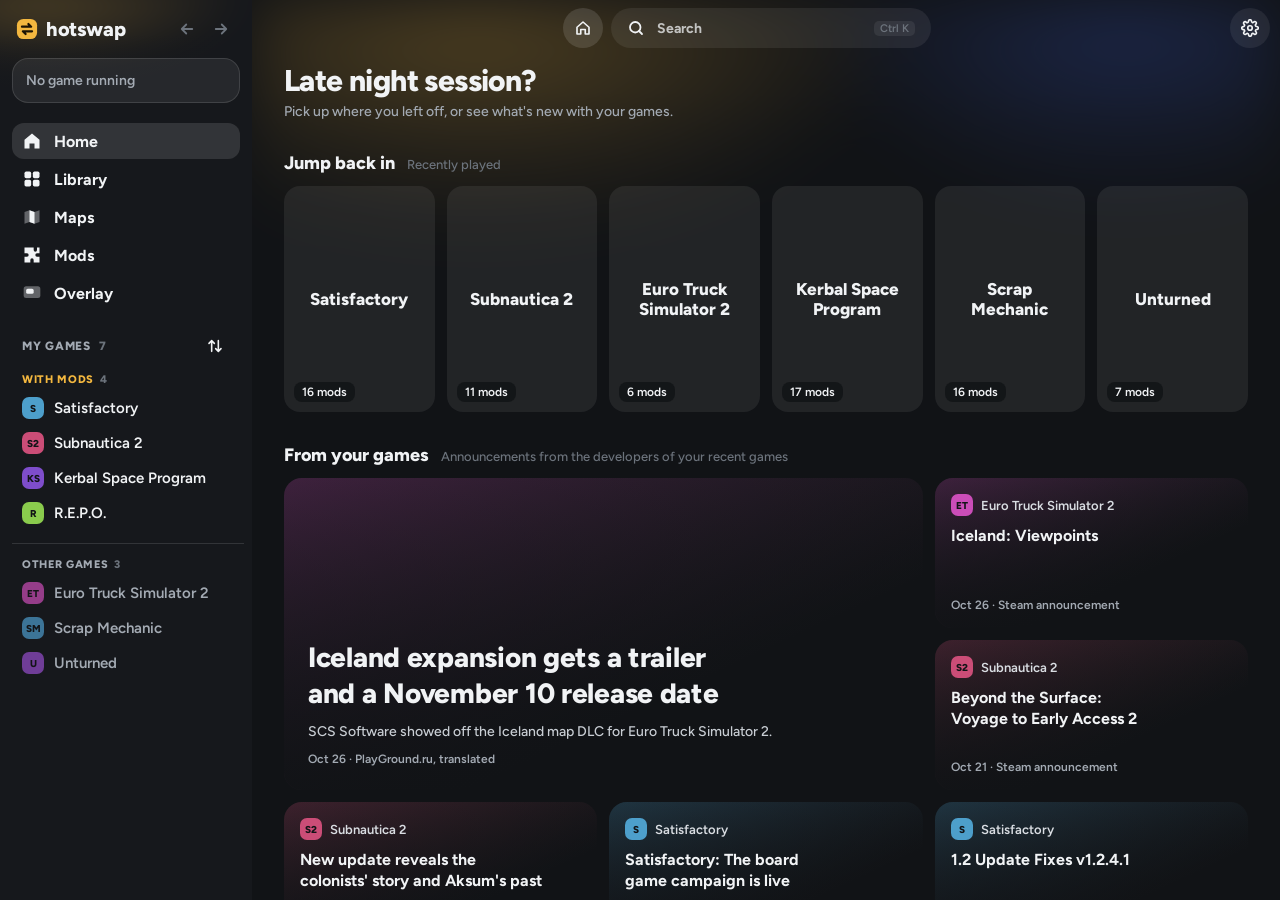
==== ui/index.html @ 9d774ccf "Split main.rs (overlay, Maps, Mods and Discord commands) and app.js (pages, in-game overlay, Discord" ====
<!doctype html>
<html lang="en">
<head>
  <meta charset="utf-8">
  <meta name="viewport" content="width=device-width, initial-scale=1">
  <title>HotSwap</title>
  <link rel="stylesheet" href="styles.css">
</head>
<body>
<div class="app">
  <aside class="sidebar">
    <div class="side-top">
      <div class="bgart" id="sideArt"></div>
      <div class="brandrow" data-tauri-drag-region>
        <div class="brand" data-tauri-drag-region>
          <svg width="22" height="22" viewBox="0 0 24 24" aria-hidden="true"><rect x="1" y="1" width="22" height="22" rx="7" fill="var(--accent)"/><path d="M6.5 9.5h10l-3-3M17.5 14.5h-10l3 3" fill="none" stroke="var(--accent-ink)" stroke-width="2.4" stroke-linecap="round" stroke-linejoin="round"/></svg>hotswap</div>
        <button class="ghost" id="backBtn" aria-label="Back" disabled><svg width="18" height="18" viewBox="0 0 24 24" fill="none" stroke="currentColor" stroke-width="2.4" stroke-linecap="round" stroke-linejoin="round"><path d="M19 12H5M11 6l-6 6 6 6"/></svg></button>
        <button class="ghost" id="fwdBtn" aria-label="Forward" disabled><svg width="18" height="18" viewBox="0 0 24 24" fill="none" stroke="currentColor" stroke-width="2.4" stroke-linecap="round" stroke-linejoin="round"><path d="M5 12h14M13 6l6 6-6 6"/></svg></button>
      </div>
      <div id="nowCard"></div>
    </div>
    <nav class="mainnav">
      <button data-view="home"><svg width="20" height="20" viewBox="0 0 24 24" fill="currentColor"><path d="M3 10.5L12 3l9 7.5V21h-6v-6H9v6H3z"/></svg>Home</button>
      <button data-view="library"><svg width="20" height="20" viewBox="0 0 24 24" fill="currentColor"><rect x="3" y="3" width="8" height="8" rx="2"/><rect x="13" y="3" width="8" height="8" rx="2"/><rect x="3" y="13" width="8" height="8" rx="2"/><rect x="13" y="13" width="8" height="8" rx="2"/></svg>Library</button>
      <button data-view="maps"><svg width="20" height="20" viewBox="0 0 24 24" fill="currentColor"><path d="M3 6l6-2 6 2 6-2v14l-6 2-6-2-6 2z" opacity=".35"/><path d="M9 4v14l6 2V6z"/></svg>Maps</button>
      <button data-view="mods"><svg width="20" height="20" viewBox="0 0 24 24" fill="currentColor"><path d="M10 3h4v3a2 2 0 1 0 4 0V3h3v7h-3a2 2 0 1 0 0 4h3v7h-7v-3a2 2 0 1 0-4 0v3H3v-7h3a2 2 0 1 0 0-4H3V3z"/></svg>Mods</button>
      <button data-view="overlay"><svg width="20" height="20" viewBox="0 0 24 24" fill="currentColor"><rect x="2" y="4" width="20" height="14" rx="3" opacity=".35"/><rect x="5" y="7" width="9" height="6" rx="2"/></svg>Overlay</button>
    </nav>
    <div class="side-label">
      My games <span class="n" id="gameCount"></span>
      <button class="ghost" id="sortBtn" aria-label="Sort games" title="Sort games"><svg width="16" height="16" viewBox="0 0 24 24" fill="none" stroke="currentColor" stroke-width="2.4" stroke-linecap="round" stroke-linejoin="round"><path d="M7 4v16M3 8l4-4 4 4M17 20V4M13 16l4 4 4-4"/></svg></button>
    </div>
    <div class="games" id="games"></div>
  </aside>

  <main class="main" id="main">
    <div class="ambient"><div class="layer glow" id="ambGlow"></div><div class="layer" id="ambArt"></div></div>
    <header class="topbar" data-tauri-drag-region>
      <div class="spacer" data-tauri-drag-region></div>
      <button class="home" data-view="home" aria-label="Home"><svg width="18" height="18" viewBox="0 0 24 24" fill="none" stroke="currentColor" stroke-width="2.2" stroke-linejoin="round"><path d="M4 11l8-7 8 7v9h-5v-6H9v6H4z"/></svg></button>
      <label class="search">
        <svg width="18" height="18" viewBox="0 0 24 24" fill="none" stroke="currentColor" stroke-width="2.4" stroke-linecap="round"><circle cx="11" cy="11" r="7"/><path d="M20 20l-4-4"/></svg>
        <input id="search" type="search" placeholder="Search" autocomplete="off" spellcheck="false">
        <kbd>Ctrl K</kbd>
      </label>
      <div class="spacer" data-tauri-drag-region></div>
      <div class="tb-right" data-tauri-drag-region>
        <button class="update-pill" id="updatePill" hidden></button>
        <button class="home tb-settings" data-view="settings" aria-label="Settings" title="Settings"><svg width="18" height="18" viewBox="0 0 24 24" fill="none" stroke="currentColor" stroke-width="2.2" stroke-linecap="round" stroke-linejoin="round"><circle cx="12" cy="12" r="3"/><path d="M19.4 15a1.7 1.7 0 0 0 .3 1.8l.1.1a2 2 0 1 1-2.8 2.8l-.1-.1a1.7 1.7 0 0 0-1.8-.3 1.7 1.7 0 0 0-1 1.5V21a2 2 0 1 1-4 0v-.1a1.7 1.7 0 0 0-1.1-1.5 1.7 1.7 0 0 0-1.8.3l-.1.1a2 2 0 1 1-2.8-2.8l.1-.1a1.7 1.7 0 0 0 .3-1.8 1.7 1.7 0 0 0-1.5-1H3a2 2 0 1 1 0-4h.1a1.7 1.7 0 0 0 1.5-1.1 1.7 1.7 0 0 0-.3-1.8l-.1-.1a2 2 0 1 1 2.8-2.8l.1.1a1.7 1.7 0 0 0 1.8.3H9a1.7 1.7 0 0 0 1-1.5V3a2 2 0 1 1 4 0v.1a1.7 1.7 0 0 0 1 1.5 1.7 1.7 0 0 0 1.8-.3l.1-.1a2 2 0 1 1 2.8 2.8l-.1.1a1.7 1.7 0 0 0-.3 1.8V9a1.7 1.7 0 0 0 1.5 1H21a2 2 0 1 1 0 4h-.1a1.7 1.7 0 0 0-1.5 1z"/></svg></button>
        <div class="winctl" id="winctl">
          <button id="winMini" aria-label="Mini mode" title="Mini mode: a small window that stays on top"><svg width="12" height="12" viewBox="0 0 12 12" fill="none" stroke="currentColor"><rect x=".5" y=".5" width="11" height="11" rx="1"/><rect x="6" y="6" width="4.5" height="4.5" fill="currentColor" stroke="none"/></svg></button>
          <button id="winMin" aria-label="Minimize"><svg width="10" height="10" viewBox="0 0 10 10"><path d="M0 5h10" stroke="currentColor"/></svg></button>
          <button id="winMax" aria-label="Maximize"><svg width="10" height="10" viewBox="0 0 10 10"><rect x=".5" y=".5" width="9" height="9" fill="none" stroke="currentColor"/></svg></button>
          <button id="winClose" class="close" aria-label="Close"><svg width="10" height="10" viewBox="0 0 10 10"><path d="M0 0l10 10M10 0L0 10" stroke="currentColor"/></svg></button>
        </div>
      </div>
    </header>

    <section class="view" id="homeView"><div class="scroll"><div class="home-view" id="homeBody"></div></div></section>
    <section class="view" id="libView"><div class="scroll"><div class="lib-view" id="libBody"></div></div></section>
    <section class="view" id="modsView"><div class="scroll"><div class="lib-view" id="modsBody"></div></div></section>
    <section class="view" id="mapsView"><div class="scroll"><div class="lib-view" id="mapsBody"></div></div></section>
    <section class="view" id="ovView"><div class="scroll"><div class="set-view" id="ovBody"></div></div></section>
    <section class="view" id="setView"><div class="scroll"><div class="set-view" id="setBody"></div></div></section>
    <section class="view" id="gameView">
      <div class="gamehead" id="gamehead"></div>
      <div class="chips" id="chips"></div>
      <div class="content" id="content">
        <div class="mods" id="mods"></div>
        <aside class="panel">
          <div class="card" id="activeCard">
            <h2>Active mods <button id="resetAll">Reset all</button></h2>
            <div class="status" id="status"></div>
            <ul class="active-list" id="activeList"></ul>
          </div>
          <div class="card" id="sessionsCard">
            <h2>Sessions</h2>
            <div class="meta-line" id="sessionsMeta"></div>
            <ul class="active-list" id="sessions"></ul>
          </div>
          <div class="card" id="activityCard">
            <h2>Activity</h2>
            <ul class="log" id="log"></ul>
          </div>
          <div class="card" id="notesCard">
            <h2>Notes</h2>
            <textarea id="notes" placeholder="Seeds, save slots, reminders…"></textarea>
          </div>
        </aside>
      </div>
    </section>
  </main>
</div>
<div class="palette" id="palette" hidden>
  <div class="pal-box" role="dialog" aria-label="Go to">
    <div class="pal-search">
      <svg width="18" height="18" viewBox="0 0 24 24" fill="none" stroke="currentColor" stroke-width="2.4" stroke-linecap="round"><circle cx="11" cy="11" r="7"/><path d="M20 20l-4-4"/></svg>
      <input id="palInput" placeholder="Go to a game, page, mod or action" autocomplete="off" spellcheck="false">
      <kbd>Esc</kbd>
    </div>
    <div class="pal-list" id="palList" role="listbox"></div>
  </div>
</div>
<div class="minibox" id="mini"></div>
<div class="palette" id="whatsNew" hidden>
  <div class="pal-box wn-box" role="dialog" aria-labelledby="wnTitle">
    <div class="wn-head"><h2 id="wnTitle">What's new</h2><button class="ghost" id="wnClose" aria-label="Close"><svg width="14" height="14" viewBox="0 0 24 24" fill="none" stroke="currentColor" stroke-width="2.6" stroke-linecap="round"><path d="M6 6l12 12M18 6L6 18"/></svg></button></div>
    <div class="wn-body" id="wnBody"></div>
    <div class="wn-foot"><a class="btn" id="wnLink" href="#" target="_blank" rel="noopener">See it on GitHub</a></div>
  </div>
</div>
<div class="toast" id="toast" role="status" aria-live="polite"></div>
<script src="data.js"></script>
<script src="app.js"></script>
<script src="icons.js"></script>
<script src="pages.js"></script>
<script src="ingame.js"></script>
<script src="discord.js"></script>
<script src="session.js"></script>
<script src="updates.js"></script>
<script src="hotkeys.js"></script>
<script src="extras.js"></script>
<script src="palette.js"></script>
<script src="events.js"></script>
<script src="boot.js"></script>
</body>
</html>
---- ui/styles.css ----
/* Layout: frameless window. Full-height sidebar holds the brand; the main column has a drag-region top bar
   (search + window controls) floating over a blurred backdrop taken from the game's own Steam hero art. */
@font-face { font-family: "Figtree"; src: url("fonts/Figtree.ttf") format("truetype"); font-weight: 300 900; font-display: swap; }

:root {
  color-scheme: dark;
  --bg: #111316;
  --side: #16181c;
  --surface: rgba(17, 19, 22, .72);
  --glass: rgba(255, 255, 255, .07);
  --glass-2: rgba(255, 255, 255, .12);
  --glass-3: rgba(255, 255, 255, .18);
  --well: rgba(0, 0, 0, .32);
  --fg: #f1f3f5;
  --soft: #d9dde2;
  --muted: #a3aab3;
  --dim: #6c737c;
  --accent: #f3b73f;
  --accent-ink: #1d1404;
  --pill: #f4f5f7;
  --pill-ink: #121417;
  --danger: #e5484d;
  --font: "Figtree", "Segoe UI Variable", "Segoe UI", system-ui, sans-serif;
  --ease: cubic-bezier(.2, .7, .2, 1);
}
* { box-sizing: border-box; }
[hidden] { display: none !important; }
html, body { height: 100%; margin: 0; }
body { background: var(--bg); color: var(--fg); font-family: var(--font); font-size: 14px; font-weight: 600; overflow: hidden; -webkit-font-smoothing: antialiased; user-select: none; }
button, input, textarea, select { font: inherit; color: inherit; }
button { cursor: pointer; }
input, textarea { user-select: text; }
a { color: inherit; }
svg { flex: none; }
img { display: block; }
:focus-visible { outline: 2px solid var(--accent); outline-offset: 2px; }
::-webkit-scrollbar { width: 10px; height: 10px; }
::-webkit-scrollbar-thumb { background: rgba(255, 255, 255, .12); border-radius: 10px; border: 3px solid transparent; background-clip: padding-box; }
::-webkit-scrollbar-thumb:hover { background-color: rgba(255, 255, 255, .22); }
::-webkit-scrollbar-track { background: transparent; }
@media (prefers-reduced-motion: reduce) { * { transition: none !important; animation: none !important; } }

.app { height: 100%; display: grid; grid-template-columns: 252px minmax(0, 1fr); }

/* ---------- Sidebar ---------- */
.sidebar { background: var(--side); display: flex; flex-direction: column; min-height: 0; overflow: hidden; }
.side-top, .mainnav, .side-label, .side-foot { flex: none; }
.side-top { position: relative; padding: 12px 12px 12px; display: flex; flex-direction: column; gap: 12px; overflow: hidden; }
.side-top .bgart { position: absolute; inset: 0; background-size: cover; background-position: center; opacity: .28; filter: blur(20px) saturate(1.3); transform: scale(1.3); pointer-events: none; transition: opacity .4s; }
.side-top .bgart.accent { background: radial-gradient(90% 80% at 25% 0%, var(--accent), transparent 70%); opacity: .3; filter: blur(16px); }
.side-top::after { content: ""; position: absolute; inset: 0; background: linear-gradient(180deg, transparent 30%, var(--side)); pointer-events: none; }
.side-top > :not(.bgart) { position: relative; z-index: 1; }
.brandrow { display: flex; align-items: center; gap: 4px; height: 34px; padding: 0 4px; }
.brand { display: flex; align-items: center; gap: 8px; font-weight: 800; font-size: 20px; letter-spacing: -.02em; margin-right: auto; }
.ghost { width: 30px; height: 30px; display: grid; place-items: center; border: 0; border-radius: 10px; background: transparent; color: var(--fg); transition: background .15s; }
.ghost:hover { background: var(--glass); }
.ghost[disabled] { color: var(--dim); cursor: default; background: transparent; }

.now { border-radius: 16px; padding: 8px 8px 8px 10px; background: var(--glass); box-shadow: inset 0 0 0 2px var(--accent); display: flex; align-items: center; gap: 10px; }
.now.idle { box-shadow: inset 0 0 0 1px var(--glass-2); color: var(--muted); padding: 14px; font-weight: 600; }
.now .name { flex: 1; min-width: 0; white-space: nowrap; overflow: hidden; text-overflow: ellipsis; font-weight: 700; }
.circle { width: 32px; height: 32px; border-radius: 50%; border: 0; display: grid; place-items: center; background: var(--glass-2); color: var(--fg); transition: background .15s; }
.circle:hover { background: var(--glass-3); }
.circle.stop { background: var(--pill); color: var(--pill-ink); }
.subnav { display: flex; flex-direction: column; gap: 2px; }
.subnav button { display: flex; align-items: center; gap: 10px; padding: 7px 10px; border: 0; border-radius: 12px; background: transparent; color: var(--muted); text-align: left; transition: background .15s, color .15s; }
.subnav button:hover { color: var(--fg); background: var(--glass); }
.subnav button.on { background: var(--glass-2); color: var(--fg); }

.mainnav { display: flex; flex-direction: column; gap: 2px; padding: 8px 12px; }
.mainnav button { display: flex; align-items: center; gap: 12px; padding: 8px 10px; border: 0; border-radius: 12px; background: transparent; font-size: 16px; font-weight: 700; text-align: left; transition: background .15s; }
.mainnav button:hover { background: var(--glass); }
.mainnav button.on { background: var(--glass-2); }

.side-label { display: flex; align-items: center; gap: 8px; padding: 12px 22px 6px; font-size: 12px; font-weight: 800; letter-spacing: .06em; text-transform: uppercase; color: var(--muted); }
.side-label .n { color: var(--dim); }
.side-label button { margin-left: auto; }
.games { display: flex; flex-direction: column; gap: 1px; padding: 0 8px 12px 12px; flex: 1; min-height: 0; overflow-y: auto; }
.gamebtn { display: flex; align-items: center; gap: 10px; width: 100%; padding: 6px 10px; border: 0; border-radius: 12px; background: transparent; text-align: left; font-size: 15px; transition: background .15s; }
.gamebtn:hover { background: var(--glass); }
.gamebtn.on { background: var(--glass-2); }
.gamebtn .name { flex: 1; min-width: 0; white-space: nowrap; overflow: hidden; text-overflow: ellipsis; }
.soft-head { display: flex; align-items: center; gap: 8px; width: 100%; margin-top: 10px; padding: 8px 10px; border: 0; border-radius: 10px; background: transparent; color: var(--muted); font-size: 12px; font-weight: 800; letter-spacing: .06em; text-transform: uppercase; text-align: left; }
.soft-head:hover { color: var(--fg); background: var(--glass); }
.soft-head .n { color: var(--dim); }
.soft-head .chev { margin-left: auto; transition: transform .2s var(--ease); }
.soft-head[aria-expanded="false"] .chev { transform: rotate(-90deg); }
.count { font-size: 12px; font-weight: 800; color: var(--accent-ink); background: var(--accent); border-radius: 6px; padding: 1px 6px; font-variant-numeric: tabular-nums; }
.side-foot { padding: 8px 12px 12px; border-top: 1px solid rgba(255, 255, 255, .05); }

/* Game tiles: Steam icon when available, otherwise a lettered squircle. */
.tile { width: 22px; height: 22px; border-radius: 7px; display: grid; place-items: center; font-weight: 800; font-size: 10px; color: #111316; position: relative; flex: none; overflow: visible; }
.tile img { width: 100%; height: 100%; border-radius: inherit; object-fit: cover; }
.tile.md { width: 28px; height: 28px; border-radius: 9px; font-size: 11px; }
.tile.run::after { content: ""; position: absolute; left: -3px; bottom: -3px; width: 8px; height: 8px; border-radius: 50%; background: var(--accent); box-shadow: 0 0 0 2px var(--side); }

/* ---------- Main ---------- */
.main { position: relative; display: flex; flex-direction: column; min-width: 0; min-height: 0; overflow: hidden; }
.ambient { position: absolute; inset: 0 0 auto; height: 460px; pointer-events: none; overflow: hidden; }
.ambient .layer { position: absolute; inset: 0; opacity: 0; transition: opacity .5s var(--ease); background-size: cover; background-position: center 30%;
  -webkit-mask-image: linear-gradient(180deg, #000 20%, transparent 100%); mask-image: linear-gradient(180deg, #000 20%, transparent 100%); }
.ambient .layer.show { opacity: .5; }
.ambient .layer.glow { background: radial-gradient(60% 80% at 22% 0%, var(--accent), transparent 70%), radial-gradient(45% 70% at 85% 0%, #3a5bd0, transparent 70%); filter: blur(30px); }
.ambient .layer.glow.show { opacity: .28; }
.main > :not(.ambient) { position: relative; }

.topbar { display: flex; align-items: center; justify-content: center; gap: 8px; height: 56px; padding: 0 0 0 20px; flex: none; }
.topbar .spacer { flex: 1; align-self: stretch; }
.home { width: 40px; height: 40px; border-radius: 50%; border: 0; display: grid; place-items: center; background: var(--glass); transition: background .15s; }
.home:hover, .home.on { background: var(--glass-2); }
.search { width: 320px; display: flex; align-items: center; gap: 10px; height: 40px; padding: 0 16px; border-radius: 999px; background: var(--glass); transition: background .15s, box-shadow .15s; }
.search:focus-within { background: var(--glass-2); box-shadow: inset 0 0 0 1px var(--glass-3); }
.search input { flex: 1; min-width: 0; border: 0; background: transparent; outline: none; font-weight: 700; }
.search input::placeholder { color: var(--fg); opacity: .75; }
.search kbd { font: inherit; font-size: 11px; color: var(--dim); padding: 1px 6px; border-radius: 5px; background: var(--glass); }
.tb-right { display: flex; align-items: center; gap: 4px; align-self: stretch; }
.tb-settings { align-self: center; margin-right: 10px; }
.winctl { display: flex; align-self: flex-start; height: 36px; }
.winctl button { width: 46px; height: 36px; border: 0; background: transparent; display: grid; place-items: center; color: var(--soft); transition: background .1s; }
.winctl button:hover { background: var(--glass-2); }
.winctl button.close:hover { background: #c42b1c; color: #fff; }
.view { flex: 1; min-height: 0; display: flex; flex-direction: column; }
.view[hidden] { display: none; }
.scroll { flex: 1; min-height: 0; overflow-y: auto; }

/* ---------- Game page ---------- */
.gamehead { display: flex; align-items: center; gap: 14px; flex-wrap: wrap; padding: 10px 32px 12px; }
.cover { width: 46px; height: 60px; border-radius: 10px; overflow: hidden; flex: none; box-shadow: 0 8px 20px rgba(0, 0, 0, .45); display: grid; place-items: center; font-weight: 800; font-size: 16px; color: #111316; }
.cover img { width: 100%; height: 100%; object-fit: cover; }
.gamehead h1 { margin: 0; font-size: 26px; font-weight: 800; letter-spacing: -.01em; }
.gh-title { display: flex; align-items: center; gap: 6px; min-width: 0; }
.gh-sub { color: var(--muted); font-size: 13px; font-weight: 600; margin-top: 2px; }
.ac-note { display: inline-flex; align-items: center; gap: 6px; margin-top: 6px; padding: 3px 9px; border-radius: 8px; background: color-mix(in srgb, var(--danger) 18%, transparent); color: #ffb3b5; font-size: 12px; font-weight: 700; }
.gh-title .ghost { width: 28px; height: 28px; }
.gh-title .ghost.on { color: var(--accent); }
.gh-actions { margin-left: auto; display: flex; align-items: center; gap: 10px; }
.roundbtn { width: 44px; height: 44px; border-radius: 50%; border: 0; display: grid; place-items: center; background: var(--glass-2); backdrop-filter: blur(10px); transition: background .15s, color .15s; }
.roundbtn:hover { background: var(--glass-3); }
.roundbtn.on { background: var(--pill); color: var(--pill-ink); }
.play { height: 44px; padding: 0 24px; border-radius: 999px; border: 0; display: inline-flex; align-items: center; gap: 10px; font-size: 19px; font-weight: 700; background: var(--accent); color: var(--accent-ink); transition: transform .1s, filter .15s; }
.play:hover { filter: brightness(1.06); }
.play:active { transform: scale(.97); }
.play.live { background: var(--pill); color: var(--pill-ink); padding-right: 14px; }
.play.live .x { width: 22px; height: 22px; display: grid; place-items: center; border-radius: 50%; font-size: 13px; }
.play.live:hover .x { background: rgba(0, 0, 0, .1); }

.chips { display: flex; gap: 6px; flex-wrap: wrap; padding: 0 32px 14px; }
.chip { height: 36px; padding: 0 14px; border-radius: 12px; border: 0; display: inline-flex; align-items: center; gap: 8px;
  background: linear-gradient(180deg, rgba(255, 255, 255, .13), rgba(255, 255, 255, .07)); box-shadow: inset 0 1px 0 rgba(255, 255, 255, .1);
  color: #c4cad1; font-size: 12px; font-weight: 800; letter-spacing: .05em; text-transform: uppercase; transition: background .15s, color .15s, transform .1s; }
.chip:hover { background: linear-gradient(180deg, rgba(255, 255, 255, .19), rgba(255, 255, 255, .11)); color: var(--fg); }
.chip:active { transform: scale(.97); }
.chip.on { background: var(--accent); color: var(--accent-ink); box-shadow: 0 4px 14px color-mix(in srgb, var(--accent) 30%, transparent); }
.chip .n { color: var(--dim); font-variant-numeric: tabular-nums; }
.chip.on .n { color: var(--accent-ink); opacity: .6; }

.empty-page { min-height: 100%; display: flex; flex-direction: column; align-items: center; justify-content: center; gap: 10px; padding: 40px 32px 96px; text-align: center; }
.empty-page .empty-icon { width: 76px; height: 76px; border-radius: 24px; display: grid; place-items: center; background: linear-gradient(180deg, rgba(255, 255, 255, .13), rgba(255, 255, 255, .06)); color: var(--accent); margin-bottom: 6px; }
.empty-page h1 { margin: 0; font-size: 30px; font-weight: 800; letter-spacing: -.02em; }
.empty-page p { margin: 0; max-width: 380px; color: var(--muted); font-weight: 500; line-height: 1.5; }

.content { flex: 1; min-height: 0; display: grid; grid-template-columns: minmax(0, 1fr) 300px; gap: 20px; padding: 0 32px; }
.content.no-panel { grid-template-columns: minmax(0, 1fr); }
.content.no-panel .panel { display: none; }
.mods, .panel { overflow-y: auto; padding-bottom: 40px; display: flex; flex-direction: column; gap: 12px; min-width: 0; }
.mods { padding-right: 4px; }

.cat { border-radius: 18px; background: var(--surface); backdrop-filter: blur(18px); padding: 6px 0; }
.cat-head { width: 100%; display: flex; align-items: center; gap: 10px; padding: 10px 18px; border: 0; background: transparent; font-size: 15px; font-weight: 700; text-align: left; }
.cat-head .chev { margin-left: auto; color: var(--dim); transition: transform .2s var(--ease); }
.cat.closed .chev { transform: rotate(-90deg); }
.cat.closed .rows { display: none; }
.row { display: grid; grid-template-columns: minmax(150px, 1fr) minmax(0, 230px) 170px; align-items: center; gap: 16px; padding: 7px 18px 7px 22px; border-radius: 12px; margin: 0 6px; transition: background .15s; }
.row:hover { background: rgba(255, 255, 255, .03); }
.label { display: flex; align-items: center; gap: 10px; min-width: 0; color: var(--soft); }
.label .bolt { color: var(--dim); transition: color .15s; }
.row.active .label { color: var(--fg); }
.row.active .bolt { color: var(--accent); }
.info { width: 18px; height: 18px; border-radius: 50%; border: 0; display: grid; place-items: center; background: var(--glass-2); color: var(--muted); font-size: 11px; font-weight: 800; position: relative; }
.info:hover::after, .info:focus-visible::after { content: attr(data-tip); position: absolute; left: 50%; bottom: calc(100% + 8px); transform: translateX(-50%); width: 230px; padding: 9px 11px; border-radius: 12px; background: #2a2e34; color: var(--fg); font-weight: 500; font-size: 12px; line-height: 1.45; text-align: left; z-index: 5; box-shadow: 0 8px 24px rgba(0, 0, 0, .4); }

.seg { justify-self: end; display: inline-flex; padding: 3px; border: 0; border-radius: 12px; background: var(--well); cursor: pointer; }
.seg span { background: transparent; padding: 5px 16px; border-radius: 9px; color: var(--dim); font-size: 13px; font-weight: 700; transition: background .15s, color .15s; }
.seg:hover span:not(.sel) { color: var(--soft); }
.seg span.sel { background: var(--glass-2); color: var(--fg); }
.seg span.sel.on { background: var(--accent); color: var(--accent-ink); }
.slider { display: flex; align-items: center; gap: 8px; min-width: 0; }
.slider input[type=number] { width: 76px; height: 32px; padding: 0 10px; border: 0; border-radius: 10px; background: var(--well); font-weight: 700; font-variant-numeric: tabular-nums; outline: none; }
.slider input[type=number]:focus { box-shadow: inset 0 0 0 1px var(--glass-3); }
.slider input[type=number]::-webkit-inner-spin-button { -webkit-appearance: none; }
.slider input[type=range] { -webkit-appearance: none; appearance: none; flex: 1; min-width: 60px; height: 32px; border-radius: 10px; margin: 0; padding: 0 3px; cursor: pointer;
  background: linear-gradient(90deg, color-mix(in srgb, var(--accent) 38%, transparent) var(--p, 0%), var(--well) var(--p, 0%)); }
.slider input[type=range]::-webkit-slider-thumb { -webkit-appearance: none; width: 14px; height: 26px; border-radius: 7px; background: var(--pill); box-shadow: 0 1px 4px rgba(0, 0, 0, .4); }
.apply { justify-self: end; height: 32px; padding: 0 18px; border-radius: 10px; border: 0; background: var(--glass-2); font-size: 13px; font-weight: 800; transition: background .15s, color .15s; }
.apply:hover { background: var(--accent); color: var(--accent-ink); }
.keys { display: flex; gap: 6px; flex-wrap: wrap; }
.key { display: inline-flex; align-items: center; gap: 4px; height: 28px; padding: 0 9px; border-radius: 9px; background: var(--glass); color: var(--muted); font-size: 12px; font-weight: 700; white-space: nowrap; transition: background .15s, color .15s; }
.key.flash { background: var(--accent); color: var(--accent-ink); }
button.key { border: 0; cursor: pointer; }
.key.bindable:hover { background: var(--glass-2); color: var(--fg); }
.key.listening { background: transparent; color: var(--accent); box-shadow: inset 0 0 0 1.5px var(--accent); animation: pulse 1.2s ease-in-out infinite; }
.key.clash { color: #ffb3b5; box-shadow: inset 0 0 0 1.5px color-mix(in srgb, var(--danger) 70%, transparent); }
.key.unbound { color: var(--dim); font-style: italic; }
@keyframes pulse { 50% { box-shadow: inset 0 0 0 1.5px transparent; } }

.row.locked .seg, .row.locked .slider, .row.locked .apply { opacity: .4; }
.row.locked button[disabled], .row.locked input[disabled] { cursor: not-allowed; }
.lockbar { display: flex; align-items: center; gap: 10px; padding: 12px 16px; border-radius: 14px; background: var(--surface); backdrop-filter: blur(18px); color: var(--soft); font-weight: 600; box-shadow: inset 0 0 0 1px var(--glass-2); }
.lockbar svg { color: var(--accent); }

/* Profile picker */
.profile { position: relative; }
.pbtn { height: 44px; padding: 0 14px 0 16px; border-radius: 999px; border: 0; display: inline-flex; align-items: center; gap: 8px; background: var(--glass-2); backdrop-filter: blur(10px); font-weight: 700; max-width: 220px; transition: background .15s; }
.pbtn:hover, .pbtn[aria-expanded="true"] { background: var(--glass-3); }
.pmenu { position: absolute; right: 0; top: calc(100% + 8px); z-index: 30; width: 250px; padding: 6px; border-radius: 16px; background: #23272d; box-shadow: 0 16px 40px rgba(0, 0, 0, .5), inset 0 0 0 1px var(--glass); display: flex; flex-direction: column; gap: 2px; }
.pitem { display: flex; align-items: center; border-radius: 10px; }
.pitem:hover { background: var(--glass); }
.pitem > button:first-child { flex: 1; min-width: 0; display: flex; align-items: center; gap: 8px; padding: 9px 10px; border: 0; background: transparent; text-align: left; white-space: nowrap; overflow: hidden; text-overflow: ellipsis; }
.pitem.on > button:first-child { color: var(--accent); }
.pitem .sp { width: 14px; }
.pdel { width: 30px; height: 30px; margin-right: 4px; border: 0; border-radius: 8px; background: transparent; color: var(--dim); display: grid; place-items: center; }
.pdel:hover { background: var(--glass-2); color: #ffb3b5; }
.psep { height: 1px; margin: 4px 6px; background: var(--glass); }
.padd { display: flex; align-items: center; gap: 8px; padding: 9px 10px; border: 0; border-radius: 10px; background: transparent; color: var(--muted); text-align: left; }
.padd:hover { background: var(--glass); color: var(--fg); }
.pnew { display: flex; gap: 6px; padding: 4px; }
.pnew input { flex: 1; min-width: 0; height: 34px; padding: 0 10px; border: 0; border-radius: 10px; background: var(--well); outline: none; font-weight: 600; }
.pnew input:focus { box-shadow: inset 0 0 0 1px var(--accent); }

.play.busy { background: var(--glass-2); color: var(--fg); cursor: default; }
.spin { width: 16px; height: 16px; border-radius: 50%; border: 2.5px solid var(--glass-3); border-top-color: var(--accent); animation: spin .8s linear infinite; }
@keyframes spin { to { transform: rotate(360deg); } }

.card { border-radius: 18px; background: var(--surface); backdrop-filter: blur(18px); padding: 16px; display: flex; flex-direction: column; gap: 10px; }
.card h2 { margin: 0; font-size: 15px; font-weight: 700; display: flex; align-items: center; justify-content: space-between; }
.card h2 button { border: 0; background: var(--glass); border-radius: 8px; padding: 3px 10px; font-size: 12px; color: var(--muted); }
.card h2 button:hover { color: var(--fg); }
.status { display: flex; align-items: center; gap: 10px; font-size: 13px; color: var(--muted); line-height: 1.4; }
.status .d { width: 8px; height: 8px; border-radius: 50%; background: var(--dim); }
.status.live .d { background: var(--accent); box-shadow: 0 0 0 3px color-mix(in srgb, var(--accent) 25%, transparent); }
.active-list, .log { display: flex; flex-direction: column; gap: 6px; margin: 0; padding: 0; list-style: none; }
.active-list li { display: flex; justify-content: space-between; gap: 10px; font-size: 13px; }
.active-list li span:last-child { color: var(--accent); font-variant-numeric: tabular-nums; }
.log li { font-size: 12px; color: var(--muted); font-weight: 500; }
.log time { color: var(--dim); margin-right: 6px; font-variant-numeric: tabular-nums; }
.empty { color: var(--dim); font-size: 13px; font-weight: 500; line-height: 1.5; margin: 0; }
textarea { width: 100%; min-height: 100px; resize: vertical; border: 0; border-radius: 12px; background: var(--well); padding: 10px 12px; line-height: 1.5; font-weight: 500; outline: none; }
textarea:focus { box-shadow: inset 0 0 0 1px var(--glass-3); }

.nomods { margin: 40px auto; max-width: 420px; text-align: center; display: flex; flex-direction: column; align-items: center; gap: 10px; }
.nomods .logo { max-width: 280px; max-height: 110px; object-fit: contain; filter: drop-shadow(0 6px 20px rgba(0, 0, 0, .5)); margin-bottom: 8px; }
.nomods h2 { margin: 0; font-size: 20px; font-weight: 800; }
.nomods p { margin: 0; color: var(--muted); font-weight: 500; line-height: 1.5; }

/* ---------- Home ---------- */
.home-view { padding: 6px 32px 48px; display: flex; flex-direction: column; gap: 32px; }
.hello h1 { margin: 0; font-size: 30px; font-weight: 800; letter-spacing: -.02em; }
.hello p { margin: 4px 0 0; color: var(--muted); font-weight: 500; }
.sec-head { display: flex; align-items: baseline; gap: 12px; flex-wrap: wrap; margin-bottom: 12px; }
.sec-head h2 { margin: 0; font-size: 18px; font-weight: 800; }
.sec-head span { color: var(--dim); font-size: 13px; font-weight: 500; }
.sec-head a { margin-left: auto; color: var(--muted); font-size: 13px; text-decoration: none; }
.sec-head a:hover { color: var(--fg); }

.jump { display: grid; grid-template-columns: repeat(auto-fill, minmax(150px, 1fr)); gap: 12px; }
.jump button { position: relative; aspect-ratio: 2 / 3; border: 0; padding: 0; border-radius: 16px; overflow: hidden; background: var(--glass); text-align: left; transition: transform .2s var(--ease), box-shadow .2s; }
.jump button:hover { transform: translateY(-3px); box-shadow: 0 14px 30px rgba(0, 0, 0, .45); }
.jump img, .lib-item .art img { position: absolute; inset: 0; width: 100%; height: 100%; object-fit: cover; }
.jump .fallback { position: absolute; inset: 0; display: grid; place-items: center; padding: 14px; text-align: center; font-size: 17px; font-weight: 800; }
.jump .badge { position: absolute; left: 10px; bottom: 10px; padding: 3px 8px; border-radius: 8px; background: rgba(17, 19, 22, .8); backdrop-filter: blur(8px); font-size: 12px; }
.jump .badge b { color: var(--accent); }

.news-grid { display: grid; grid-template-columns: repeat(auto-fill, minmax(240px, 1fr)); gap: 12px; }
.news { --c: #555; position: relative; display: flex; flex-direction: column; gap: 10px; min-height: 150px; padding: 16px; border-radius: 18px; text-decoration: none; overflow: hidden; isolation: isolate;
  background: linear-gradient(155deg, color-mix(in srgb, var(--c) 30%, transparent), var(--surface) 65%); transition: transform .2s var(--ease); }
.news:hover { transform: translateY(-2px); }
.news .bg { position: absolute; inset: 0; z-index: -1; background-size: cover; background-position: center; opacity: .35; transition: opacity .3s, transform .6s var(--ease); }
.news:hover .bg { opacity: .45; transform: scale(1.04); }
.news .bg + .shade { position: absolute; inset: 0; z-index: -1; background: linear-gradient(180deg, rgba(17, 19, 22, .2), rgba(17, 19, 22, .92)); }
.news.feature { grid-column: span 2; grid-row: span 2; justify-content: flex-end; padding: 24px; }
.news .who { display: flex; align-items: center; gap: 8px; font-size: 13px; color: var(--soft); }
.news h3 { margin: 0; font-size: 16px; line-height: 1.3; font-weight: 700; text-wrap: balance; }
.news.feature h3 { font-size: 28px; font-weight: 800; letter-spacing: -.01em; }
.news p { margin: 0; color: #c9ced4; font-weight: 500; line-height: 1.45; }
.news .src { margin-top: auto; color: var(--muted); font-size: 12px; }
.news.feature .src { margin-top: 0; }
.news.feature .logo { max-width: 260px; max-height: 90px; object-fit: contain; object-position: left bottom; margin-bottom: 6px; filter: drop-shadow(0 4px 16px rgba(0, 0, 0, .6)); }

.cols { display: grid; grid-template-columns: minmax(0, 1.55fr) minmax(0, 1fr); gap: 28px; align-items: start; }
.deal-grid { display: grid; grid-template-columns: repeat(auto-fill, minmax(190px, 1fr)); gap: 12px; }
.deal { --c: #555; display: flex; flex-direction: column; border-radius: 16px; overflow: hidden; text-decoration: none; background: var(--surface); transition: transform .2s var(--ease), box-shadow .2s; }
.deal:hover { transform: translateY(-3px); box-shadow: 0 14px 30px rgba(0, 0, 0, .4); }
.deal .art { position: relative; aspect-ratio: 460 / 215; background: linear-gradient(135deg, var(--c), color-mix(in srgb, var(--c) 30%, #111)); }
.deal .art img { width: 100%; height: 100%; object-fit: cover; }
.deal .off { position: absolute; right: 8px; top: 8px; padding: 3px 8px; border-radius: 8px; background: var(--accent); color: var(--accent-ink); font-weight: 800; font-size: 13px; }
.deal .body { display: flex; flex-direction: column; gap: 6px; padding: 12px 14px 14px; }
.deal .t { font-weight: 700; line-height: 1.3; white-space: nowrap; overflow: hidden; text-overflow: ellipsis; }
.deal .price { display: flex; align-items: baseline; gap: 8px; font-variant-numeric: tabular-nums; }
.deal .price b { font-size: 17px; }
.deal .price s { color: var(--dim); font-size: 13px; }
.deal .rating { color: var(--muted); font-size: 12px; font-weight: 500; }
.listcard { border-radius: 18px; background: var(--surface); padding: 6px; }
.listcard + .sec-head { margin-top: 24px; }
.rank { list-style: none; margin: 0; padding: 0; }
.rank a { display: grid; grid-template-columns: 22px 64px minmax(0, 1fr) auto; align-items: center; gap: 10px; padding: 8px 10px; border-radius: 12px; text-decoration: none; transition: background .15s; }
.rank a:hover { background: var(--glass); }
.rank .i { color: var(--dim); font-variant-numeric: tabular-nums; font-size: 13px; }
.rank .thumb { width: 64px; height: 30px; border-radius: 6px; object-fit: cover; overflow: hidden; }
.rank .thumb:empty { background: var(--glass); }
.rank .nm { min-width: 0; white-space: nowrap; overflow: hidden; text-overflow: ellipsis; }
.rank .nm small { color: var(--dim); font-weight: 600; margin-left: 6px; }
.rank .pr { display: flex; align-items: center; gap: 6px; font-variant-numeric: tabular-nums; }
.rank .pr em { font-style: normal; font-size: 11px; font-weight: 800; padding: 2px 6px; border-radius: 6px; background: var(--accent); color: var(--accent-ink); }
.stamp { color: var(--dim); font-size: 12px; font-weight: 500; line-height: 1.5; margin: 0; }

/* ---------- Library ---------- */
.lib-view { padding: 6px 32px 48px; display: flex; flex-direction: column; gap: 18px; }
.lib-head { display: flex; align-items: center; gap: 12px; flex-wrap: wrap; }
.lib-head h1 { margin: 0; font-size: 30px; font-weight: 800; letter-spacing: -.02em; }
.lib-head .meta { color: var(--muted); font-weight: 500; }
.lib-head .chips { padding: 0; margin-left: auto; }
.lib-grid { display: grid; grid-template-columns: repeat(auto-fill, minmax(170px, 1fr)); gap: 18px 14px; }
.lib-item { border: 0; padding: 0; background: transparent; text-align: left; display: flex; flex-direction: column; gap: 8px; }
.lib-item .art { position: relative; aspect-ratio: 2 / 3; border-radius: 14px; overflow: hidden; background: var(--glass); transition: transform .2s var(--ease), box-shadow .2s; }
.lib-item:hover .art { transform: translateY(-3px); box-shadow: 0 14px 30px rgba(0, 0, 0, .45); }
.lib-item .art .fallback { position: absolute; inset: 0; display: grid; place-items: center; padding: 14px; text-align: center; font-size: 17px; font-weight: 800; }
.lib-item .art .modded { position: absolute; left: 8px; top: 8px; padding: 2px 8px; border-radius: 8px; background: var(--accent); color: var(--accent-ink); font-size: 11px; font-weight: 800; }
.lib-item .nm { font-size: 14px; white-space: nowrap; overflow: hidden; text-overflow: ellipsis; }
.lib-item .sub { color: var(--dim); font-size: 12px; font-weight: 500; margin-top: -4px; }

/* ---------- Settings ---------- */
.set-view { padding: 6px 32px 48px; display: flex; flex-direction: column; gap: 18px; max-width: 820px; }
.set-view h1 { margin: 0; font-size: 30px; font-weight: 800; letter-spacing: -.02em; }
.set-group { border-radius: 18px; background: var(--surface); padding: 6px; }
.set-group h2 { margin: 0; padding: 12px 14px 6px; font-size: 12px; font-weight: 800; letter-spacing: .06em; text-transform: uppercase; color: var(--muted); }
.set-row { display: flex; align-items: center; gap: 16px; padding: 12px 14px; border-radius: 12px; }
.set-row + .set-row { border-top: 1px solid rgba(255, 255, 255, .04); }
.set-row .txt { flex: 1; min-width: 0; }
.set-tip { margin: 6px 14px 8px; padding: 10px 12px; border-radius: 10px; background: color-mix(in srgb, var(--accent) 12%, transparent); color: var(--muted); font-size: 13px; line-height: 1.45; }
.set-tip b { color: var(--fg); font-weight: 700; }
.set-row .txt b { display: block; font-weight: 700; }
.set-row .txt span { display: block; color: var(--muted); font-size: 13px; font-weight: 500; margin-top: 2px; line-height: 1.4; overflow-wrap: anywhere; }
.switch { position: relative; width: 44px; height: 26px; border-radius: 999px; border: 0; background: var(--glass-2); flex: none; transition: background .2s; }
.switch::after { content: ""; position: absolute; left: 3px; top: 3px; width: 20px; height: 20px; border-radius: 50%; background: var(--pill); transition: transform .2s var(--ease); }
.switch[aria-checked="true"] { background: var(--accent); }
.switch[aria-checked="true"]::after { transform: translateX(18px); }
.swatches { display: flex; gap: 8px; }
.swatch { width: 28px; height: 28px; border-radius: 9px; border: 0; background: var(--c); box-shadow: inset 0 0 0 2px rgba(0, 0, 0, .2); }
.swatch.on { box-shadow: 0 0 0 2px var(--bg), 0 0 0 4px var(--c); }
.btn { height: 34px; padding: 0 14px; border-radius: 10px; border: 0; background: var(--glass-2); font-weight: 700; flex: none; transition: background .15s; }
.btn:hover { background: var(--glass-3); }
.btn.danger:hover { background: var(--danger); }

.linkbtn { border: 0; background: none; padding: 0 0 0 6px; color: var(--accent); font: inherit; font-weight: 700; cursor: pointer; }
.linkbtn:hover { text-decoration: underline; }
.linkbtn[disabled] { color: var(--muted); cursor: default; text-decoration: none; }
.meta-line { color: var(--muted); font-size: 12px; font-weight: 600; margin-top: -4px; }
.meta-line:empty { display: none; }
.active-list li.now-row span { color: var(--accent); }
.row.flashrow { background: color-mix(in srgb, var(--accent) 16%, transparent); transition: background .3s; }

/* ---------- Command palette ---------- */
.palette { position: fixed; inset: 0; z-index: 50; display: flex; justify-content: center; align-items: flex-start; padding-top: 12vh; background: rgba(8, 9, 11, .55); backdrop-filter: blur(3px); }
.pal-box { width: min(620px, calc(100% - 48px)); border-radius: 20px; background: #1d2126; box-shadow: 0 30px 80px rgba(0, 0, 0, .6), inset 0 0 0 1px var(--glass-2); overflow: hidden; animation: palIn .14s var(--ease); }
@keyframes palIn { from { opacity: 0; transform: translateY(-8px) scale(.98); } }
.pal-search { display: flex; align-items: center; gap: 12px; padding: 16px 18px; border-bottom: 1px solid var(--glass); color: var(--muted); }
.pal-search input { flex: 1; min-width: 0; border: 0; background: transparent; outline: none; font-size: 17px; font-weight: 700; color: var(--fg); }
.pal-search kbd { font: inherit; font-size: 11px; color: var(--dim); padding: 2px 7px; border-radius: 6px; background: var(--glass); }
.pal-list { max-height: min(56vh, 460px); overflow-y: auto; padding: 6px; }
.pal-item { width: 100%; display: flex; align-items: center; gap: 12px; padding: 9px 12px; border: 0; border-radius: 12px; background: transparent; text-align: left; }
.pal-item.sel { background: var(--glass-2); }
.pal-ic { width: 28px; height: 28px; border-radius: 9px; display: grid; place-items: center; background: var(--glass); color: var(--muted); flex: none; }
.pal-item.sel .pal-ic { color: var(--accent); }
.tile.pal-tile { width: 28px; height: 28px; border-radius: 9px; font-size: 11px; }
.pal-text { flex: 1; min-width: 0; display: flex; flex-direction: column; }
.pal-text b { font-weight: 700; white-space: nowrap; overflow: hidden; text-overflow: ellipsis; }
.pal-text small { color: var(--muted); font-size: 12px; font-weight: 500; white-space: nowrap; overflow: hidden; text-overflow: ellipsis; }
.pal-kind { font-size: 11px; font-weight: 800; letter-spacing: .05em; text-transform: uppercase; color: var(--dim); }

/* ---------- Toast ---------- */
.toast { position: fixed; left: calc(50% + 126px); bottom: 24px; transform: translate(-50%, 16px); opacity: 0; pointer-events: none; padding: 10px 18px; border-radius: 14px; background: #2a2e34; box-shadow: 0 10px 30px rgba(0, 0, 0, .45); transition: opacity .15s, transform .2s var(--ease); z-index: 20; display: flex; gap: 8px; }
.toast.show { opacity: 1; transform: translate(-50%, 0); }
.toast b { color: var(--accent); }
.noresults { color: var(--muted); padding: 30px 0; text-align: center; }

@media (max-width: 1250px) {
  .cols { grid-template-columns: minmax(0, 1fr); }
  .content { grid-template-columns: minmax(0, 1fr); overflow-y: auto; }
  .mods, .panel { overflow: visible; }
  .panel { padding-bottom: 40px; }
  .row { grid-template-columns: minmax(130px, 1fr) minmax(0, 220px); }
  .keys { grid-column: 2; }
}

.now-open { flex: 1; min-width: 0; display: flex; align-items: center; gap: 10px; border: 0; padding: 0; background: transparent; text-align: left; }
.now-open:hover .name { text-decoration: underline; }
.now.armed { box-shadow: inset 0 0 0 2px var(--danger); }
.now.armed .name { color: #ffb3b5; }
.circle.power { color: var(--accent); }
.circle.power.off { color: var(--dim); background: var(--glass); }.soon { margin-left: 4px; padding: 1px 7px; border-radius: 6px; background: var(--glass); color: var(--dim); font-size: 10px; font-weight: 800; letter-spacing: .05em; text-transform: uppercase; }

.map-host { border-radius: 18px; background: var(--surface); display: grid; place-items: center; color: var(--muted, #8b9198); overflow: hidden; }

/* ---------- HotSwap map ---------- */
.map-head { flex-wrap: wrap; }
.seg-tabs { display: flex; gap: 6px; }
.map-host.lm { position: relative; display: block; background: radial-gradient(120% 120% at 30% 20%, #1a1f27, #0d1014 70%); }
.lm-canvas { position: absolute; inset: 0; width: 100%; height: 100%; cursor: grab; }
.lm-canvas:active { cursor: grabbing; }
.lm-card { position: absolute; z-index: 2; background: rgba(15,17,21,.84); backdrop-filter: blur(16px); border: 1px solid rgba(255,255,255,.07); border-radius: 18px; box-shadow: 0 10px 30px rgba(0,0,0,.4); color: var(--text, #e9ecef); }
.lm-head { display: flex; align-items: center; gap: 8px; width: 100%; padding: 10px 14px; border: 0; background: none; color: inherit; font: inherit; text-align: left; }
.lm-head b { flex: 1; font-size: 13px; }
.lm-caret { transition: transform .15s; color: var(--muted); }
.lm-layers { left: 14px; top: 14px; width: 300px; max-height: calc(100% - 70px); display: flex; flex-direction: column; }
.lm-layers.min .lm-body { display: none; }
.lm-layers.min .lm-caret { transform: rotate(-90deg); }
.lm-layers .lm-body { overflow: auto; padding: 0 12px 12px; }
.lm-sec { display: flex; align-items: center; gap: 8px; margin: 10px 0 6px; font-size: 11px; font-weight: 800; letter-spacing: .07em; text-transform: uppercase; color: var(--muted); }
.lm-sec span { flex: 1; }
.lm-link { border: 0; background: none; color: var(--muted); font: inherit; font-size: 11px; cursor: pointer; padding: 0; text-transform: none; letter-spacing: 0; }
.lm-link:hover { color: var(--text, #fff); }
.lm-chips { display: flex; flex-wrap: wrap; gap: 5px; margin-bottom: 5px; }
.lm-chip { display: inline-flex; align-items: center; gap: 6px; padding: 5px 9px; border: 0; border-radius: 10px; font: inherit; font-size: 12px; font-weight: 600; cursor: pointer;
  color: var(--muted); background: rgba(255,255,255,.05); opacity: .6; transition: background .15s, opacity .15s; }
.lm-chip.on { color: var(--text, #fff); background: rgba(255,255,255,.12); opacity: 1; }
.lm-chip i { width: 9px; height: 9px; border-radius: 50%; flex: none; }
.lm-chip em { font-style: normal; color: var(--muted); font-weight: 700; }
.lm-tools { position: absolute; z-index: 2; right: 14px; top: 14px; display: flex; gap: 6px; flex-wrap: wrap; justify-content: flex-end; max-width: 60%; }
.lm-btn { min-width: 34px; height: 34px; padding: 0 10px; border: 1px solid rgba(255,255,255,.07); border-radius: 12px; background: rgba(15,17,21,.84); backdrop-filter: blur(16px);
  color: var(--text, #fff); font: inherit; font-size: 13px; font-weight: 700; cursor: pointer; }
.lm-btn:hover { background: rgba(40,44,52,.9); }
.lm-btn.on { background: var(--accent); color: var(--accent-ink, #111); }
.lm-pins { right: 14px; bottom: 44px; width: 250px; max-height: 45%; display: flex; flex-direction: column; }
.lm-pins .lm-body { overflow: auto; padding: 0 8px 10px; }
.lm-pin { display: flex; align-items: center; gap: 4px; }
.lm-pinname { flex: 1; min-width: 0; display: flex; align-items: center; gap: 8px; padding: 6px; border: 0; border-radius: 10px; background: none; color: inherit; font: inherit; font-size: 13px; text-align: left; cursor: pointer; overflow: hidden; text-overflow: ellipsis; white-space: nowrap; }
.lm-pinname:hover { background: rgba(255,255,255,.06); }
.lm-pinname i { width: 10px; height: 10px; border-radius: 50%; flex: none; }
.lm-mini { padding: 4px 8px; border: 0; border-radius: 8px; background: rgba(255,255,255,.08); color: inherit; font: inherit; font-size: 12px; font-weight: 700; cursor: pointer; }
.lm-mini:hover { background: rgba(255,255,255,.16); }
.lm-note { margin: 2px 6px 4px; font-size: 12px; color: var(--muted); line-height: 1.4; }
.lm-status { position: absolute; z-index: 2; left: 18px; right: 280px; bottom: 40px; display: flex; gap: 14px; flex-wrap: wrap; font-size: 12px; font-weight: 600; color: var(--muted); pointer-events: none; }
.lm-status span { padding: 4px 9px; border-radius: 9px; background: rgba(11,13,16,.75); }
.lm-status .on { color: var(--accent); }
.lm-tip { position: absolute; z-index: 3; display: flex; flex-direction: column; gap: 2px; padding: 8px 11px; border-radius: 12px; background: rgba(11,13,16,.94); border: 1px solid rgba(255,255,255,.08);
  font-size: 12px; pointer-events: none; white-space: nowrap; box-shadow: 0 6px 20px rgba(0,0,0,.4); }
.lm-tip b { font-size: 13px; }
.lm-tip span { color: var(--muted); }
.lm-menu { position: absolute; z-index: 4; min-width: 210px; padding: 6px; border-radius: 14px; background: rgba(15,17,21,.96); border: 1px solid rgba(255,255,255,.1); box-shadow: 0 12px 34px rgba(0,0,0,.5); display: flex; flex-direction: column; }
.lm-mt { display: flex; flex-direction: column; gap: 2px; padding: 6px 10px 8px; font-size: 12px; color: var(--muted); border-bottom: 1px solid rgba(255,255,255,.06); margin-bottom: 4px; }
.lm-mt b { color: var(--text, #fff); font-size: 13px; }
.lm-menu button { display: flex; justify-content: space-between; gap: 10px; padding: 8px 10px; border: 0; border-radius: 9px; background: none; color: var(--text, #fff); font: inherit; font-size: 13px; text-align: left; cursor: pointer; }
.lm-menu button:hover { background: rgba(255,255,255,.08); }
.lm-menu em { font-style: normal; color: var(--muted); font-size: 12px; }
.lm-empty { position: absolute; z-index: 1; left: 50%; top: 50%; transform: translate(-50%, -50%); display: flex; flex-direction: column; gap: 6px; align-items: center; text-align: center; max-width: 360px; color: var(--muted); font-size: 13px; pointer-events: none; }
.lm-empty b { color: var(--text, #fff); font-size: 16px; }

.update-pill { height: 32px; padding: 0 14px; margin-right: 6px; border: 0; border-radius: 12px; background: var(--accent); color: var(--accent-ink, #111); font: inherit; font-size: 13px; font-weight: 800; cursor: pointer; }
.update-pill:hover { filter: brightness(1.08); }

/* ---------- Mods ---------- */
.mods-bar { display: flex; gap: 12px; align-items: center; flex-wrap: wrap; margin-bottom: 16px; }
.mods-search { flex: 1; min-width: 240px; max-width: 460px; }
.mods-warn { margin-bottom: 14px; padding: 10px 14px; border-radius: 14px; background: rgba(255,176,46,.12); color: #ffc46b; font-weight: 600; font-size: 13px; }
.mods-tools { display: flex; align-items: center; gap: 8px; margin-bottom: 12px; }
.mods-tools .meta { flex: 1; }
.mods-rows { display: flex; flex-direction: column; gap: 8px; }
.mod-row { display: flex; align-items: center; gap: 12px; padding: 12px 14px; border-radius: 18px; background: var(--surface); }
.mod-row.off { opacity: .55; }
.mod-ico { display: grid; place-items: center; width: 40px; height: 40px; flex: none; border-radius: 12px; background: rgba(255,255,255,.08); font-weight: 800; font-size: 16px; }
.mod-ico.big { width: 56px; height: 56px; border-radius: 14px; font-size: 22px; }
.mod-txt { flex: 1; min-width: 0; display: flex; flex-direction: column; gap: 2px; }
.mod-txt b { font-size: 14px; overflow: hidden; text-overflow: ellipsis; white-space: nowrap; }
.mod-txt span { font-size: 12px; color: var(--muted); overflow: hidden; text-overflow: ellipsis; white-space: nowrap; }
.mod-prog { font-size: 12px; font-weight: 700; color: var(--accent); white-space: nowrap; }
.mod-have { font-size: 12px; font-weight: 700; color: var(--muted); }
.mod-grid { display: grid; grid-template-columns: repeat(auto-fill, minmax(290px, 1fr)); gap: 12px; }
.mod-card { display: flex; flex-direction: column; gap: 10px; padding: 14px; border-radius: 18px; background: var(--surface); }
.mod-top { display: flex; gap: 12px; align-items: center; }
.mod-top img { width: 56px; height: 56px; border-radius: 14px; object-fit: cover; flex: none; background: rgba(255,255,255,.06); }
.mod-card p { margin: 0; flex: 1; font-size: 13px; line-height: 1.45; color: var(--muted); display: -webkit-box; -webkit-line-clamp: 3; -webkit-box-orient: vertical; overflow: hidden; }
.mod-foot { display: flex; align-items: center; gap: 8px; }
.mod-foot .meta { flex: 1; font-size: 12px; }
.mod-compat { padding: 3px 8px; border-radius: 8px; font-size: 11px; font-weight: 800; }
.mod-compat.ok { background: rgba(61,220,132,.14); color: #6fe8a6; }
.mod-compat.warn { background: rgba(255,176,46,.14); color: #ffc46b; }
.mod-compat.bad { background: rgba(255,92,122,.14); color: #ff8aa1; }
.mods-more { display: flex; justify-content: center; margin-top: 16px; }
.mods-foot { margin-top: 18px; }
.empty-page.small { padding: 40px 0; }
.btn.accent { background: var(--accent); color: var(--accent-ink, #111); }
.btn.outline { background: transparent; box-shadow: inset 0 0 0 1px var(--glass-2); }
a.btn { display: inline-flex; align-items: center; text-decoration: none; color: inherit; font-size: 13px; }
.btn:disabled { opacity: .5; }
.lib-item.soon-item { opacity: .5; cursor: default; }
.mods-dl { margin-bottom: 14px; padding: 12px 14px; border-radius: 18px; background: var(--surface); display: flex; flex-direction: column; gap: 8px; }
.mods-dl-head { display: flex; align-items: center; gap: 10px; flex-wrap: wrap; }
.mods-dl-head .meta { flex: 1; font-size: 12px; }
.mods-dl-row { display: flex; align-items: center; gap: 10px; padding: 6px 4px; border-top: 1px solid rgba(255,255,255,.05); }
.mods-dl .meta { margin: 0; }
.mods-warn a { color: inherit; text-decoration: underline; }

/* Pins and live dots on mod rows */
.pin { width: 24px; height: 24px; margin-left: auto; border: 0; border-radius: 7px; display: grid; place-items: center; background: transparent; color: var(--dim); opacity: 0; transition: opacity .15s, background .15s, color .15s; flex: none; }
.row:hover .pin, .pin:focus-visible, .pin.on { opacity: 1; }
.pin:hover { background: var(--glass-2); color: var(--fg); }
.pin.on { color: var(--accent); }
.mdot { width: 7px; height: 7px; border-radius: 50%; flex: none; }
.mdot.ok { background: #3ddc84; box-shadow: 0 0 0 3px rgba(61, 220, 132, .18); }
.mdot.wait { background: #f3b73f; animation: pulse 1.2s ease-in-out infinite; }

/* Corner picker: five little screens */
.corners { display: flex; gap: 6px; }
.corner { width: 38px; height: 26px; border: 0; border-radius: 7px; background: var(--glass); position: relative; padding: 0; transition: background .15s; }
.corner:hover { background: var(--glass-2); }
.corner span { position: absolute; width: 11px; height: 6px; border-radius: 2px; background: var(--muted); }
.corner.on { box-shadow: inset 0 0 0 1.5px var(--accent); }
.corner.on span { background: var(--accent); }
.c-top span { top: 4px; left: 50%; transform: translateX(-50%); }
.c-top-left span { top: 4px; left: 5px; }
.c-top-right span { top: 4px; right: 5px; }
.c-bottom-left span { bottom: 4px; left: 5px; }
.c-bottom-right span { bottom: 4px; right: 5px; }
.btnrow { display: flex; gap: 8px; flex: none; }
a.btn { display: inline-flex; align-items: center; text-decoration: none; color: inherit; }
.nomods a.btn { margin-top: 6px; }

/* What's new */
.wn-box { width: min(560px, calc(100% - 48px)); display: flex; flex-direction: column; max-height: 76vh; }
.wn-head { display: flex; align-items: center; justify-content: space-between; padding: 18px 18px 8px 22px; }
.wn-head h2 { margin: 0; font-size: 19px; font-weight: 800; letter-spacing: -.01em; }
.wn-body { overflow-y: auto; padding: 0 22px 8px; color: var(--soft); font-weight: 500; line-height: 1.55; user-select: text; }
.wn-body h3 { margin: 14px 0 4px; font-size: 14px; font-weight: 800; color: var(--fg); }
.wn-body ul { margin: 4px 0; padding-left: 20px; }
.wn-body li.sub { margin-left: 18px; list-style: circle; }
.wn-body p { margin: 6px 0; }
.wn-body code { font-size: 12px; padding: 1px 5px; border-radius: 5px; background: var(--glass); }
.wn-foot { display: flex; justify-content: flex-end; padding: 10px 18px 18px; }

/* Mini mode */
.minibox { display: none; }
body.mini .app, body.mini .palette:not(#whatsNew) { display: none; }
body.mini .minibox { display: flex; flex-direction: column; height: 100%; background: var(--bg); }
.mhead { display: flex; align-items: center; gap: 10px; padding: 10px 8px 10px 12px; border-bottom: 1px solid var(--glass); }
.mtitle { flex: 1; min-width: 0; display: flex; flex-direction: column; line-height: 1.25; }
.mtitle b { white-space: nowrap; overflow: hidden; text-overflow: ellipsis; }
.mtitle span { font-size: 12px; color: var(--muted); }
.mtitle span.ok { color: #3ddc84; }
.mlist { flex: 1; overflow-y: auto; padding: 6px; }
.mrow { display: flex; align-items: center; gap: 10px; padding: 6px 8px; border-radius: 10px; }
.mrow:hover { background: var(--glass); }
.mlabel { flex: 1; min-width: 0; display: flex; flex-direction: column; }
.mlabel span { display: flex; align-items: center; gap: 6px; color: var(--soft); white-space: nowrap; overflow: hidden; text-overflow: ellipsis; }
.mrow.active .mlabel span { color: var(--fg); }
.mlabel small { font-size: 11px; color: var(--dim); font-weight: 700; }
.mpin { width: 6px; height: 6px; border-radius: 2px; background: var(--accent); flex: none; }
.seg.sm span { padding: 4px 10px; font-size: 12px; }
.slider.sm input[type=number] { width: 64px; height: 30px; }
.apply.sm { height: 30px; padding: 0 12px; }

/* Sidebar: games with mods, then the rest under a divider */
.side-sec { display: flex; align-items: center; gap: 6px; padding: 6px 10px 4px; font-size: 11px; font-weight: 800; letter-spacing: .06em; text-transform: uppercase; color: var(--accent); }
.side-sec .n { color: var(--dim); }
.side-sec.other { margin-top: 12px; padding-top: 14px; border-top: 1px solid var(--glass-2); color: var(--muted); }
.gamebtn.plain .name { color: var(--muted); font-weight: 600; }
.gamebtn.plain .tile { opacity: .7; }
.gamebtn.plain:hover .name, .gamebtn.plain.on .name { color: var(--fg); }
.gamebtn.plain:hover .tile, .gamebtn.plain.on .tile { opacity: 1; }
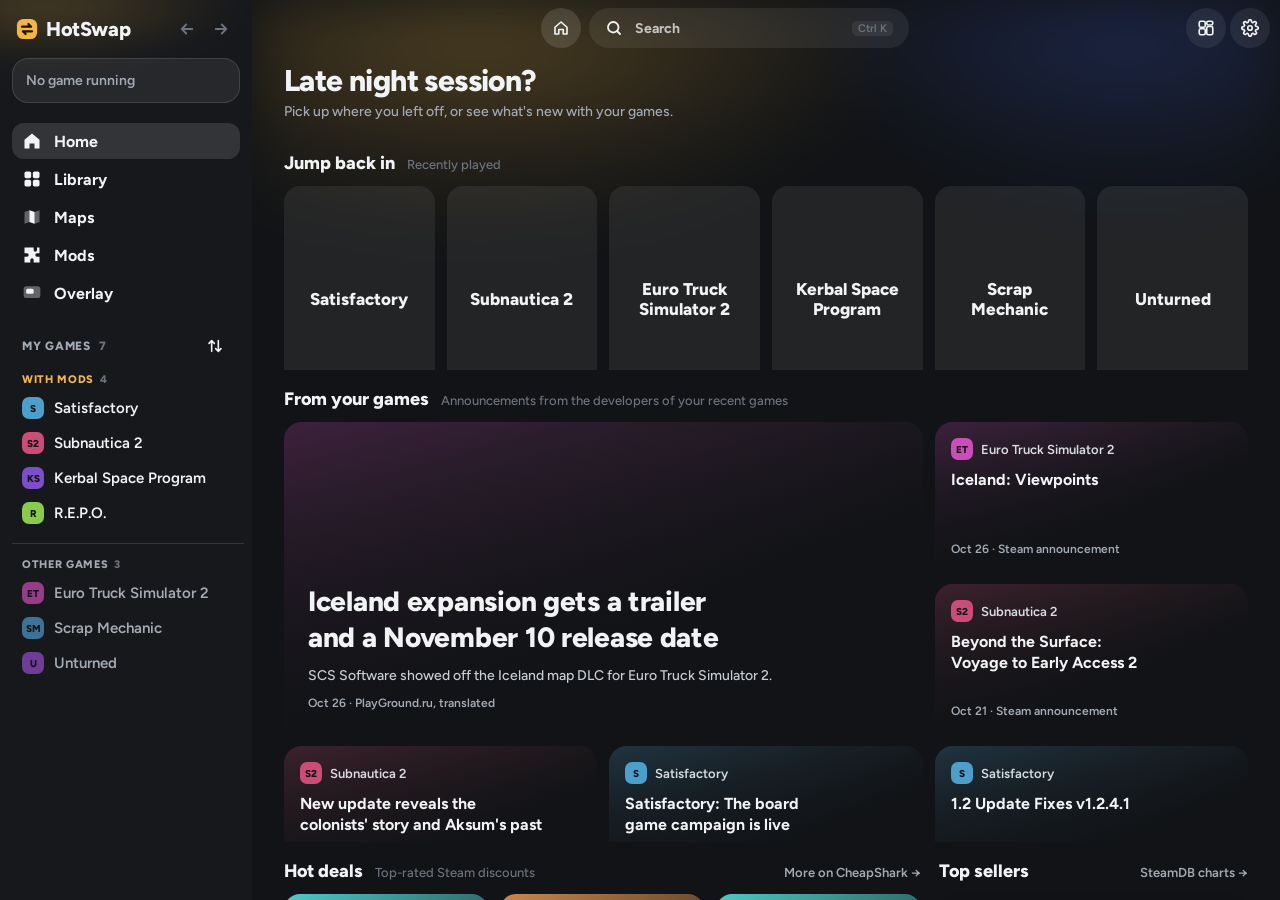
==== commit 003018c2: "Home: customise mode (move, resize, hide, add panels) and custom sources that recognise feeds, sites" ====
--- a/ui/index.html
+++ b/ui/index.html
@@ -13,7 +13,7 @@
       <div class="bgart" id="sideArt"></div>
       <div class="brandrow" data-tauri-drag-region>
         <div class="brand" data-tauri-drag-region>
-          <svg width="22" height="22" viewBox="0 0 24 24" aria-hidden="true"><rect x="1" y="1" width="22" height="22" rx="7" fill="var(--accent)"/><path d="M6.5 9.5h10l-3-3M17.5 14.5h-10l3 3" fill="none" stroke="var(--accent-ink)" stroke-width="2.4" stroke-linecap="round" stroke-linejoin="round"/></svg>hotswap</div>
+          <svg width="22" height="22" viewBox="0 0 24 24" aria-hidden="true"><rect x="1" y="1" width="22" height="22" rx="7" fill="var(--accent)"/><path d="M6.5 9.5h10l-3-3M17.5 14.5h-10l3 3" fill="none" stroke="var(--accent-ink)" stroke-width="2.4" stroke-linecap="round" stroke-linejoin="round"/></svg>HotSwap</div>
         <button class="ghost" id="backBtn" aria-label="Back" disabled><svg width="18" height="18" viewBox="0 0 24 24" fill="none" stroke="currentColor" stroke-width="2.4" stroke-linecap="round" stroke-linejoin="round"><path d="M19 12H5M11 6l-6 6 6 6"/></svg></button>
         <button class="ghost" id="fwdBtn" aria-label="Forward" disabled><svg width="18" height="18" viewBox="0 0 24 24" fill="none" stroke="currentColor" stroke-width="2.4" stroke-linecap="round" stroke-linejoin="round"><path d="M5 12h14M13 6l6 6-6 6"/></svg></button>
       </div>
@@ -46,6 +46,7 @@
       <div class="spacer" data-tauri-drag-region></div>
       <div class="tb-right" data-tauri-drag-region>
         <button class="update-pill" id="updatePill" hidden></button>
+        <button class="home tb-custom" id="customizeBtn" aria-label="Customise this page" title="Customise this page" hidden><svg width="18" height="18" viewBox="0 0 24 24" fill="none" stroke="currentColor" stroke-width="2.2" stroke-linecap="round" stroke-linejoin="round"><rect x="3" y="3" width="8" height="8" rx="2"/><rect x="13" y="3" width="8" height="5" rx="2"/><rect x="13" y="10" width="8" height="11" rx="2"/><rect x="3" y="13" width="8" height="8" rx="2"/></svg></button>
         <button class="home tb-settings" data-view="settings" aria-label="Settings" title="Settings"><svg width="18" height="18" viewBox="0 0 24 24" fill="none" stroke="currentColor" stroke-width="2.2" stroke-linecap="round" stroke-linejoin="round"><circle cx="12" cy="12" r="3"/><path d="M19.4 15a1.7 1.7 0 0 0 .3 1.8l.1.1a2 2 0 1 1-2.8 2.8l-.1-.1a1.7 1.7 0 0 0-1.8-.3 1.7 1.7 0 0 0-1 1.5V21a2 2 0 1 1-4 0v-.1a1.7 1.7 0 0 0-1.1-1.5 1.7 1.7 0 0 0-1.8.3l-.1.1a2 2 0 1 1-2.8-2.8l.1-.1a1.7 1.7 0 0 0 .3-1.8 1.7 1.7 0 0 0-1.5-1H3a2 2 0 1 1 0-4h.1a1.7 1.7 0 0 0 1.5-1.1 1.7 1.7 0 0 0-.3-1.8l-.1-.1a2 2 0 1 1 2.8-2.8l.1.1a1.7 1.7 0 0 0 1.8.3H9a1.7 1.7 0 0 0 1-1.5V3a2 2 0 1 1 4 0v.1a1.7 1.7 0 0 0 1 1.5 1.7 1.7 0 0 0 1.8-.3l.1-.1a2 2 0 1 1 2.8 2.8l-.1.1a1.7 1.7 0 0 0-.3 1.8V9a1.7 1.7 0 0 0 1.5 1H21a2 2 0 1 1 0 4h-.1a1.7 1.7 0 0 0-1.5 1z"/></svg></button>
         <div class="winctl" id="winctl">
           <button id="winMini" aria-label="Mini mode" title="Mini mode: a small window that stays on top"><svg width="12" height="12" viewBox="0 0 12 12" fill="none" stroke="currentColor"><rect x=".5" y=".5" width="11" height="11" rx="1"/><rect x="6" y="6" width="4.5" height="4.5" fill="currentColor" stroke="none"/></svg></button>
@@ -112,6 +113,7 @@
 <div class="toast" id="toast" role="status" aria-live="polite"></div>
 <script src="data.js"></script>
 <script src="app.js"></script>
+<script src="home.js"></script>
 <script src="icons.js"></script>
 <script src="pages.js"></script>
 <script src="ingame.js"></script>
--- a/ui/styles.css
+++ b/ui/styles.css
@@ -566,3 +566,32 @@
 .gamebtn.plain .tile { opacity: .7; }
 .gamebtn.plain:hover .name, .gamebtn.plain.on .name { color: var(--fg); }
 .gamebtn.plain:hover .tile, .gamebtn.plain.on .tile { opacity: 1; }
+
+/* ---------- Home panels (home.js) ---------- */
+.home-grid { display: grid; grid-template-columns: repeat(6, minmax(0, 1fr)); grid-auto-rows: 100px; gap: 18px; grid-auto-flow: row dense; }
+.hp { position: relative; min-width: 0; min-height: 0; display: flex; flex-direction: column; margin: 0; }
+.hp .sec-head { flex: none; }
+.hp-body { flex: 1; min-height: 0; overflow: auto; scrollbar-width: thin; }
+.hp.edit { outline: 2px dashed color-mix(in srgb, var(--accent) 55%, transparent); outline-offset: 6px; border-radius: 14px; cursor: grab; }
+.hp.edit .hp-body { pointer-events: none; opacity: .55; }
+.hp.dragging { opacity: .35; }
+.hp-tools { position: absolute; top: -2px; right: 0; display: flex; align-items: center; gap: 6px; }
+.hp-size { color: var(--dim); font-size: 12px; font-weight: 700; }
+.hp-grip { position: absolute; right: -10px; bottom: -10px; width: 22px; height: 22px; border-radius: 7px; background: var(--accent); cursor: nwse-resize; box-shadow: 0 2px 8px rgba(0, 0, 0, .4); }
+.hp-grip::after { content: ''; position: absolute; inset: 6px; border-right: 2px solid var(--accent-ink); border-bottom: 2px solid var(--accent-ink); }
+.hp-bar { display: flex; align-items: center; gap: 8px; flex-wrap: wrap; padding: 12px 14px; border-radius: 14px; background: color-mix(in srgb, var(--accent) 12%, transparent); color: var(--muted); font-size: 13px; }
+.hp-bar > span { flex: 1; min-width: 240px; }
+.hp-bar b { color: var(--fg); }
+.hp-srcform { display: flex; gap: 6px; flex-wrap: wrap; margin-bottom: 10px; }
+.hp-srcform input { flex: 1; min-width: 140px; height: 34px; border: 0; border-radius: 10px; padding: 0 10px; background: var(--surface); color: var(--fg); font: inherit; font-size: 13px; }
+.hp-list { display: flex; flex-direction: column; gap: 6px; }
+.hp-item { display: flex; gap: 10px; padding: 8px; border-radius: 12px; background: var(--surface); color: var(--fg); text-decoration: none; }
+.hp-item:hover { background: color-mix(in srgb, var(--surface) 70%, var(--fg) 6%); }
+.hp-thumb { flex: none; width: 96px; height: 54px; border-radius: 8px; background: center / cover no-repeat rgba(255, 255, 255, .05); }
+.hp-txt { display: flex; flex-direction: column; gap: 2px; min-width: 0; }
+.hp-txt b { font-size: 13px; line-height: 1.3; }
+.hp-txt span { color: var(--muted); font-size: 12px; font-weight: 500; line-height: 1.35; display: -webkit-box; -webkit-line-clamp: 2; -webkit-box-orient: vertical; overflow: hidden; }
+.hp-txt small { color: var(--dim); font-size: 11px; }
+.hp-web { width: 100%; height: 100%; border: 0; border-radius: 12px; background: #fff; }
+.tb-custom.on { color: var(--accent); }
+@media (max-width: 900px) { .home-grid { grid-template-columns: repeat(2, minmax(0, 1fr)); } .hp { grid-column: span 2 !important; } }
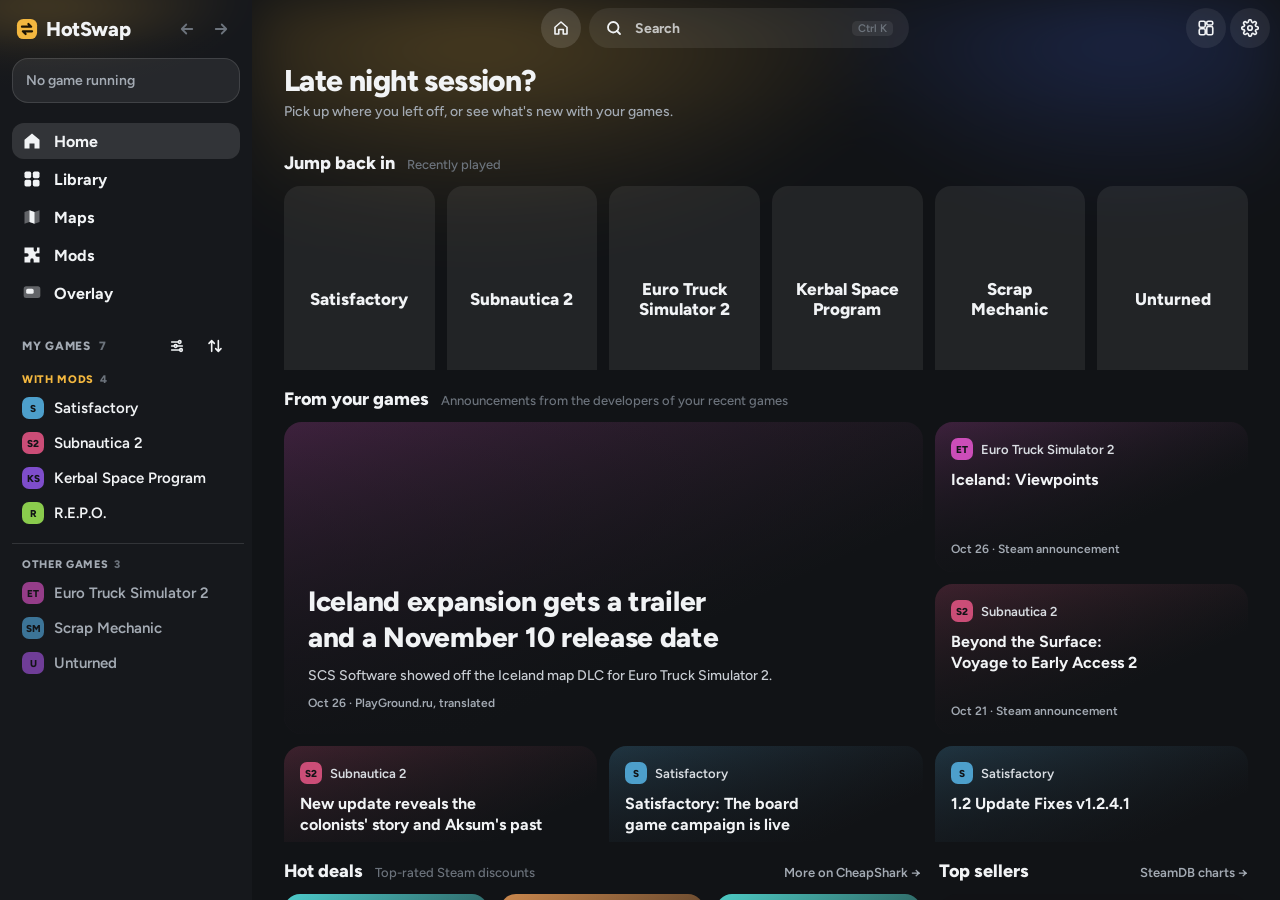
==== commit 75038380: "v0.3.5.4: customise the sidebar (page order, hidden pages, pinned games, what game rows show) Co-Aut" ====
--- a/ui/index.html
+++ b/ui/index.html
@@ -19,7 +19,7 @@
       </div>
       <div id="nowCard"></div>
     </div>
-    <nav class="mainnav">
+    <nav class="mainnav" id="mainnav">
       <button data-view="home"><svg width="20" height="20" viewBox="0 0 24 24" fill="currentColor"><path d="M3 10.5L12 3l9 7.5V21h-6v-6H9v6H3z"/></svg>Home</button>
       <button data-view="library"><svg width="20" height="20" viewBox="0 0 24 24" fill="currentColor"><rect x="3" y="3" width="8" height="8" rx="2"/><rect x="13" y="3" width="8" height="8" rx="2"/><rect x="3" y="13" width="8" height="8" rx="2"/><rect x="13" y="13" width="8" height="8" rx="2"/></svg>Library</button>
       <button data-view="maps"><svg width="20" height="20" viewBox="0 0 24 24" fill="currentColor"><path d="M3 6l6-2 6 2 6-2v14l-6 2-6-2-6 2z" opacity=".35"/><path d="M9 4v14l6 2V6z"/></svg>Maps</button>
@@ -28,6 +28,7 @@
     </nav>
     <div class="side-label">
       My games <span class="n" id="gameCount"></span>
+      <button class="ghost" id="sideEditBtn" aria-label="Customise sidebar" title="Customise sidebar"><svg width="16" height="16" viewBox="0 0 24 24" fill="none" stroke="currentColor" stroke-width="2.4" stroke-linecap="round"><path d="M4 6h10M4 12h4M12 12h8M4 18h12"/><circle cx="16" cy="6" r="2"/><circle cx="10" cy="12" r="2"/><circle cx="18" cy="18" r="2"/></svg></button>
       <button class="ghost" id="sortBtn" aria-label="Sort games" title="Sort games"><svg width="16" height="16" viewBox="0 0 24 24" fill="none" stroke="currentColor" stroke-width="2.4" stroke-linecap="round" stroke-linejoin="round"><path d="M7 4v16M3 8l4-4 4 4M17 20V4M13 16l4 4 4-4"/></svg></button>
     </div>
     <div class="games" id="games"></div>
@@ -118,6 +119,10 @@
 <script src="pages.js"></script>
 <script src="ingame.js"></script>
 <script src="discord.js"></script>
+<script src="stats-shared.js"></script>
+<script src="stats.js"></script>
+<script src="gamelook.js"></script>
+<script src="sidebar.js"></script>
 <script src="session.js"></script>
 <script src="updates.js"></script>
 <script src="hotkeys.js"></script>
--- a/ui/styles.css
+++ b/ui/styles.css
@@ -75,6 +75,22 @@
 .side-label { display: flex; align-items: center; gap: 8px; padding: 12px 22px 6px; font-size: 12px; font-weight: 800; letter-spacing: .06em; text-transform: uppercase; color: var(--muted); }
 .side-label .n { color: var(--dim); }
 .side-label button { margin-left: auto; }
+.side-label button + button { margin-left: 0; }
+.side-label button.on { color: var(--accent); }
+.count.dim { background: var(--glass-2); color: var(--muted); }
+.nav-edit { display: flex; align-items: center; gap: 2px; padding: 4px 4px 4px 10px; border-radius: 12px; font-size: 15px; font-weight: 700; }
+.nav-edit .nav-lbl { flex: 1; min-width: 0; display: flex; align-items: center; gap: 12px; white-space: nowrap; overflow: hidden; }
+.nav-edit button { width: 28px; height: 28px; border-radius: 8px; font-weight: 800; display: grid; place-items: center; }
+.nav-edit button[disabled] { opacity: .3; }
+.nav-edit.off .nav-lbl { opacity: .4; text-decoration: line-through; }
+.side-edit { display: flex; flex-direction: column; gap: 6px; margin: 4px 0 8px; padding: 12px; border-radius: 14px; background: var(--glass); box-shadow: inset 0 0 0 1px color-mix(in srgb, var(--accent) 45%, transparent); }
+.side-edit > span { color: var(--muted); font-size: 12px; font-weight: 500; line-height: 1.4; }
+.side-edit-lbl { margin-top: 4px; font-size: 11px; font-weight: 800; letter-spacing: .06em; text-transform: uppercase; color: var(--muted); }
+.side-edit .chips { padding: 0; }
+.side-edit-btns { display: flex; gap: 6px; justify-content: flex-end; margin-top: 4px; }
+.gamebtn.edit { cursor: default; }
+.side-pin { width: 26px; height: 26px; border-radius: 8px; display: grid; place-items: center; color: var(--dim); }
+.side-pin.on { color: var(--accent); }
 .games { display: flex; flex-direction: column; gap: 1px; padding: 0 8px 12px 12px; flex: 1; min-height: 0; overflow-y: auto; }
 .gamebtn { display: flex; align-items: center; gap: 10px; width: 100%; padding: 6px 10px; border: 0; border-radius: 12px; background: transparent; text-align: left; font-size: 15px; transition: background .15s; }
 .gamebtn:hover { background: var(--glass); }
@@ -170,6 +186,32 @@
 .cat-head .chev { margin-left: auto; color: var(--dim); transition: transform .2s var(--ease); }
 .cat.closed .chev { transform: rotate(-90deg); }
 .cat.closed .rows { display: none; }
+.cat-bar { display: flex; align-items: center; padding-right: 12px; }
+.cat-bar .cat-head { flex: 1; min-width: 0; }
+.gl-move { display: flex; gap: 2px; }
+.gl-move button { width: 30px; height: 30px; border-radius: 9px; font-weight: 800; }
+.gl-move button[disabled] { opacity: .3; }
+.gl-bar { display: flex; flex-wrap: wrap; align-items: center; justify-content: space-between; gap: 12px; padding: 12px 16px; border-radius: 14px; background: var(--surface); backdrop-filter: blur(18px); box-shadow: inset 0 0 0 1px color-mix(in srgb, var(--accent) 45%, transparent); }
+.gl-bar .txt { display: flex; flex-direction: column; gap: 2px; min-width: 220px; flex: 1; }
+.gl-bar .txt span { color: var(--muted); font-size: 13px; font-weight: 500; }
+.gl-tools { display: flex; flex-wrap: wrap; align-items: center; gap: 8px; }
+.gl-tools .chips { padding: 0; margin-right: 6px; }
+.gl-row .btn { justify-self: end; }
+.gl-name { height: 32px; padding: 0 10px; border: 0; border-radius: 10px; background: var(--well); color: var(--fg); font-weight: 600; outline: none; min-width: 0; }
+.gl-name:focus { box-shadow: inset 0 0 0 1px var(--glass-3); }
+.gl-row.gl-off .label { opacity: .45; text-decoration: line-through; }
+.gl-hidden { align-self: center; border: 0; background: transparent; color: var(--dim); font-size: 13px; font-weight: 600; padding: 6px 10px; border-radius: 9px; }
+.gl-hidden:hover { color: var(--fg); background: var(--glass); }
+.label .mname { overflow: hidden; text-overflow: ellipsis; white-space: nowrap; }
+.mods.compact { gap: 8px; }
+.mods.compact .cat { padding: 2px 0; border-radius: 14px; }
+.mods.compact .cat-head { padding: 7px 18px; font-size: 14px; }
+.mods.compact .row { padding-top: 2px; padding-bottom: 2px; gap: 12px; font-size: 13px; }
+.mods.compact .seg { padding: 2px; }
+.mods.compact .seg span { padding: 3px 14px; font-size: 12px; }
+.mods.compact .slider input[type=number], .mods.compact .slider input[type=range], .mods.compact .apply, .mods.compact .gl-name { height: 26px; }
+.mods.compact .slider input[type=range]::-webkit-slider-thumb { height: 20px; }
+.mods.compact .key { height: 24px; }
 .row { display: grid; grid-template-columns: minmax(150px, 1fr) minmax(0, 230px) 170px; align-items: center; gap: 16px; padding: 7px 18px 7px 22px; border-radius: 12px; margin: 0 6px; transition: background .15s; }
 .row:hover { background: rgba(255, 255, 255, .03); }
 .label { display: flex; align-items: center; gap: 10px; min-width: 0; color: var(--soft); }
@@ -583,7 +625,9 @@
 .hp-bar > span { flex: 1; min-width: 240px; }
 .hp-bar b { color: var(--fg); }
 .hp-srcform { display: flex; gap: 6px; flex-wrap: wrap; margin-bottom: 10px; }
-.hp-srcform input { flex: 1; min-width: 140px; height: 34px; border: 0; border-radius: 10px; padding: 0 10px; background: var(--surface); color: var(--fg); font: inherit; font-size: 13px; }
+.hp-srcform input { flex: 1; min-width: 140px; height: 34px; border: 1px solid rgba(255, 255, 255, .16); border-radius: 10px; padding: 0 10px; background: rgba(255, 255, 255, .05); color: var(--fg); font: inherit; font-size: 13px; outline: none; }
+.hp-srcform input:hover { border-color: rgba(255, 255, 255, .28); }
+.hp-srcform input:focus { border-color: var(--accent); background: rgba(255, 255, 255, .07); }
 .hp-list { display: flex; flex-direction: column; gap: 6px; }
 .hp-item { display: flex; gap: 10px; padding: 8px; border-radius: 12px; background: var(--surface); color: var(--fg); text-decoration: none; }
 .hp-item:hover { background: color-mix(in srgb, var(--surface) 70%, var(--fg) 6%); }
@@ -595,3 +639,20 @@
 .hp-web { width: 100%; height: 100%; border: 0; border-radius: 12px; background: #fff; }
 .tb-custom.on { color: var(--accent); }
 @media (max-width: 900px) { .home-grid { grid-template-columns: repeat(2, minmax(0, 1fr)); } .hp { grid-column: span 2 !important; } }
+
+/* ---------- System stats settings (stats.js) ---------- */
+.st-list { display: flex; flex-direction: column; gap: 2px; padding: 0 6px 6px; }
+.st-group { margin: 12px 8px 4px; color: var(--dim); font-size: 11px; font-weight: 800; letter-spacing: .06em; text-transform: uppercase; }
+.st-row { display: flex; align-items: center; gap: 8px; flex-wrap: wrap; padding: 6px 8px; border-radius: 10px; }
+.st-row:hover { background: rgba(255, 255, 255, .03); }
+.st-move { display: flex; gap: 2px; }
+.st-move .ghost { width: 24px; height: 24px; padding: 0; font-size: 13px; }
+.st-name { flex: 1; min-width: 130px; font-size: 13px; }
+.st-places { display: flex; gap: 4px; }
+.chip.sm { height: 26px; padding: 0 10px; font-size: 12px; }
+.st-row select { height: 28px; border: 1px solid rgba(255, 255, 255, .14); border-radius: 8px; background: rgba(255, 255, 255, .05); color: var(--fg); font: inherit; font-size: 12px; padding: 0 6px; }
+.st-row select option { background: #16181d; }
+.st-color { display: flex; align-items: center; gap: 6px; }
+.st-dot { width: 12px; height: 12px; border-radius: 50%; flex: none; box-shadow: 0 0 0 1px rgba(255, 255, 255, .2); }
+.st-help { display: flex; flex-direction: column; gap: 6px; margin: 0 14px 6px; padding: 10px 12px; border-radius: 10px; background: color-mix(in srgb, var(--accent) 10%, transparent); color: var(--muted); font-size: 12px; line-height: 1.45; }
+.st-help b { color: var(--fg); font-weight: 800; margin-right: 4px; }
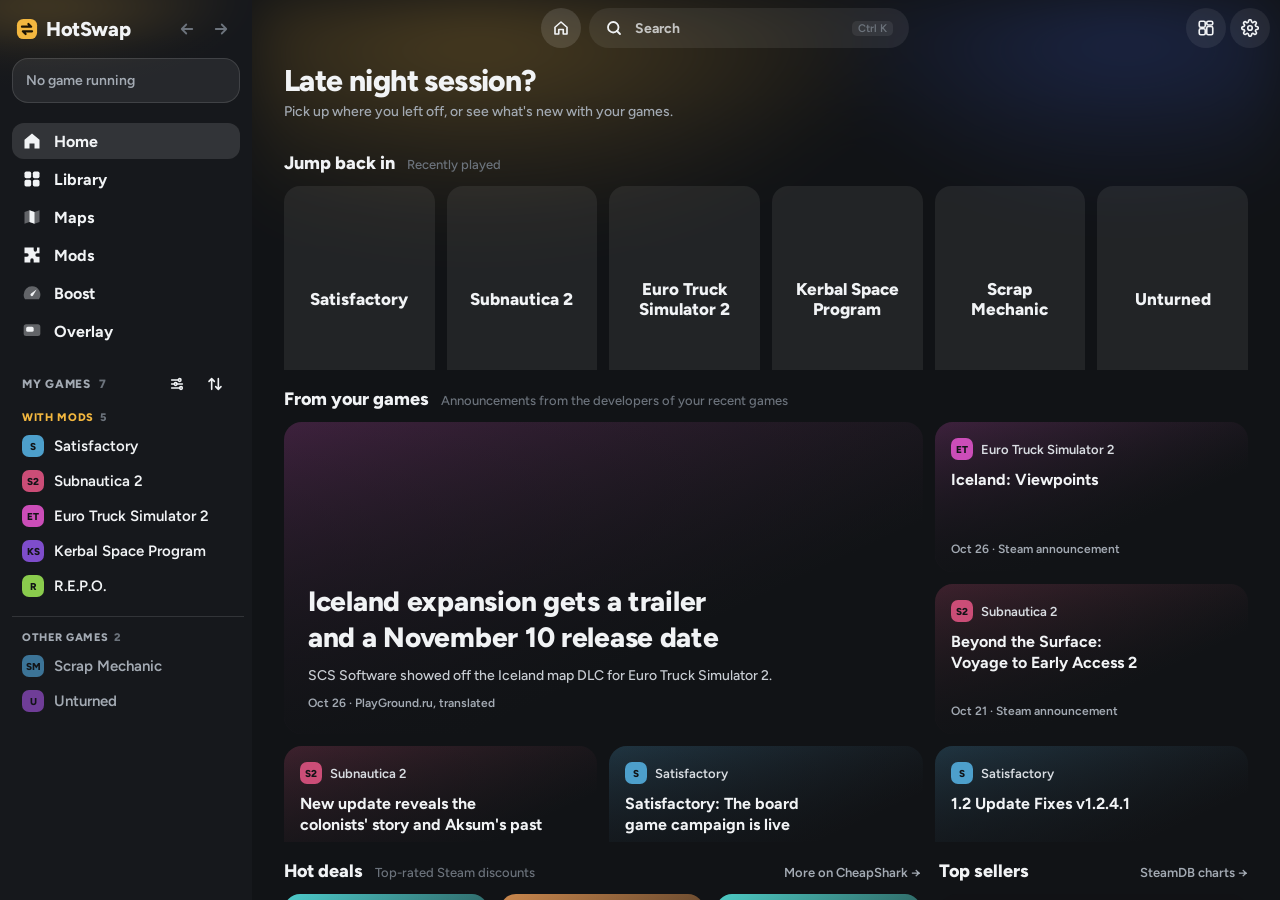
==== commit 83104103: "v0.4.2: Make It Yours - Boost (was Game Boost) gets its own page in the sidebar: big gear, rev count" ====
--- a/ui/index.html
+++ b/ui/index.html
@@ -24,6 +24,7 @@
       <button data-view="library"><svg width="20" height="20" viewBox="0 0 24 24" fill="currentColor"><rect x="3" y="3" width="8" height="8" rx="2"/><rect x="13" y="3" width="8" height="8" rx="2"/><rect x="3" y="13" width="8" height="8" rx="2"/><rect x="13" y="13" width="8" height="8" rx="2"/></svg>Library</button>
       <button data-view="maps"><svg width="20" height="20" viewBox="0 0 24 24" fill="currentColor"><path d="M3 6l6-2 6 2 6-2v14l-6 2-6-2-6 2z" opacity=".35"/><path d="M9 4v14l6 2V6z"/></svg>Maps</button>
       <button data-view="mods"><svg width="20" height="20" viewBox="0 0 24 24" fill="currentColor"><path d="M10 3h4v3a2 2 0 1 0 4 0V3h3v7h-3a2 2 0 1 0 0 4h3v7h-7v-3a2 2 0 1 0-4 0v3H3v-7h3a2 2 0 1 0 0-4H3V3z"/></svg>Mods</button>
+      <button data-view="boost"><svg width="20" height="20" viewBox="0 0 24 24" fill="currentColor"><path d="M12 4a10 10 0 0 0-10 10c0 2.1.6 4 1.7 5.6h16.6A10 10 0 0 0 12 4z" opacity=".35"/><path d="M10.6 15.4a2 2 0 0 1 .3-2.8l6.6-4.9-4.1 7.1a2 2 0 0 1-2.8.6z"/></svg>Boost</button>
       <button data-view="overlay"><svg width="20" height="20" viewBox="0 0 24 24" fill="currentColor"><rect x="2" y="4" width="20" height="14" rx="3" opacity=".35"/><rect x="5" y="7" width="9" height="6" rx="2"/></svg>Overlay</button>
     </nav>
     <div class="side-label">
@@ -62,6 +63,7 @@
     <section class="view" id="libView"><div class="scroll"><div class="lib-view" id="libBody"></div></div></section>
     <section class="view" id="modsView"><div class="scroll"><div class="lib-view" id="modsBody"></div></div></section>
     <section class="view" id="mapsView"><div class="scroll"><div class="lib-view" id="mapsBody"></div></div></section>
+    <section class="view" id="boostView"><div class="scroll"><div class="boost-view" id="boostBody"></div></div></section>
     <section class="view" id="ovView"><div class="scroll"><div class="set-view" id="ovBody"></div></div></section>
     <section class="view" id="setView"><div class="scroll"><div class="set-view" id="setBody"></div></div></section>
     <section class="view" id="gameView">
@@ -120,9 +122,11 @@
 <script src="ingame.js"></script>
 <script src="discord.js"></script>
 <script src="stats-shared.js"></script>
+<script src="boostpage.js"></script>
 <script src="stats.js"></script>
 <script src="gamelook.js"></script>
 <script src="sidebar.js"></script>
+<script src="features.js"></script>
 <script src="session.js"></script>
 <script src="updates.js"></script>
 <script src="hotkeys.js"></script>
--- a/ui/styles.css
+++ b/ui/styles.css
@@ -17,6 +17,7 @@
   --dim: #6c737c;
   --accent: #f3b73f;
   --accent-ink: #1d1404;
+  --accent-2: #3a5bd0;
   --pill: #f4f5f7;
   --pill-ink: #121417;
   --danger: #e5484d;
@@ -116,7 +117,7 @@
 .ambient .layer { position: absolute; inset: 0; opacity: 0; transition: opacity .5s var(--ease); background-size: cover; background-position: center 30%;
   -webkit-mask-image: linear-gradient(180deg, #000 20%, transparent 100%); mask-image: linear-gradient(180deg, #000 20%, transparent 100%); }
 .ambient .layer.show { opacity: .5; }
-.ambient .layer.glow { background: radial-gradient(60% 80% at 22% 0%, var(--accent), transparent 70%), radial-gradient(45% 70% at 85% 0%, #3a5bd0, transparent 70%); filter: blur(30px); }
+.ambient .layer.glow { background: radial-gradient(60% 80% at 22% 0%, var(--accent), transparent 70%), radial-gradient(45% 70% at 85% 0%, var(--accent-2), transparent 70%); filter: blur(30px); }
 .ambient .layer.glow.show { opacity: .28; }
 .main > :not(.ambient) { position: relative; }
 
@@ -146,6 +147,7 @@
 .gamehead h1 { margin: 0; font-size: 26px; font-weight: 800; letter-spacing: -.01em; }
 .gh-title { display: flex; align-items: center; gap: 6px; min-width: 0; }
 .gh-sub { color: var(--muted); font-size: 13px; font-weight: 600; margin-top: 2px; }
+.ac-note.exp { background: color-mix(in srgb, var(--accent) 18%, transparent); color: var(--accent); }
 .ac-note { display: inline-flex; align-items: center; gap: 6px; margin-top: 6px; padding: 3px 9px; border-radius: 8px; background: color-mix(in srgb, var(--danger) 18%, transparent); color: #ffb3b5; font-size: 12px; font-weight: 700; }
 .gh-title .ghost { width: 28px; height: 28px; }
 .gh-title .ghost.on { color: var(--accent); }
@@ -247,6 +249,51 @@
 
 .row.locked .seg, .row.locked .slider, .row.locked .apply { opacity: .4; }
 .row.locked button[disabled], .row.locked input[disabled] { cursor: not-allowed; }
+.boost-row { display: flex; align-items: center; gap: 18px; padding: 8px 0 12px; }
+.boost-row .txt { display: grid; gap: 4px; }
+.boost-row .txt span { color: var(--soft); }
+.boost-honest { font-size: 12px; opacity: .8; }
+.boost-gauge { width: 190px; flex: none; }
+.boost-gauge [data-gear] { cursor: pointer; transition: opacity .2s; }
+.boost-gauge [data-gear]:hover { opacity: .75 !important; }
+.badv-group { padding: 14px 0 4px; display: grid; gap: 2px; }
+.badv-group b { font-size: 12px; letter-spacing: .08em; text-transform: uppercase; opacity: .7; }
+.badv-group span { font-size: 12px; opacity: .65; }
+.badv-row { display: flex; align-items: center; gap: 14px; padding: 8px 0; border-top: 1px solid rgba(255, 255, 255, .06); }
+.badv-txt { display: grid; gap: 2px; flex: 1; min-width: 0; }
+.badv-txt span { font-size: 12px; opacity: .65; }
+.badv-seg { display: flex; gap: 2px; padding: 2px; border-radius: 10px; background: rgba(255, 255, 255, .07); flex: none; }
+.badv-seg button { border: 0; background: none; color: inherit; padding: 5px 10px; border-radius: 8px; font: inherit; font-size: 12px; font-weight: 600; cursor: pointer; opacity: .7; }
+.badv-seg button.on { background: var(--accent, #f3b73f); color: #111; opacity: 1; }
+.badv-sw { width: 42px; height: 24px; border-radius: 12px; border: 0; background: rgba(255, 255, 255, .15); position: relative; cursor: pointer; flex: none; transition: background .15s; }
+.badv-sw::after { content: ''; position: absolute; top: 3px; left: 3px; width: 18px; height: 18px; border-radius: 50%; background: #fff; transition: left .15s; }
+.badv-sw.on { background: var(--accent, #f3b73f); }
+.badv-sw.on::after { left: 21px; }
+.badv-edit { display: flex; align-items: center; gap: 10px; flex-wrap: wrap; padding: 6px 0 4px; }
+.badv-edit > span { font-size: 12px; opacity: .7; }
+.badv-seg.big button { padding: 7px 14px; font-size: 13px; }
+.badv-reset { margin-left: auto; border: 0; background: none; color: inherit; opacity: .6; cursor: pointer; font: inherit; font-size: 12px; text-decoration: underline; }
+.badv-reset:hover { opacity: 1; }
+.badv { margin-top: 6px; }
+.badv summary { cursor: pointer; font-weight: 700; padding: 8px 0; color: var(--soft); }
+.badv-note { margin: 0 0 4px; font-size: 12px; color: var(--soft); }
+.boost-status { margin: 0 0 8px; padding: 10px 14px 10px 30px; border-radius: 12px; background: var(--glass-2); display: grid; gap: 3px; font-size: 13px; }
+.boost-apps { display: grid; grid-template-columns: repeat(auto-fill, minmax(200px, 1fr)); gap: 6px; padding: 4px 0 12px; }
+.boost-apps label { display: flex; align-items: center; gap: 8px; padding: 7px 10px; border-radius: 10px; background: var(--glass-2); cursor: pointer; font-weight: 600; }
+.boost-apps label small { margin-left: auto; color: var(--soft); font-weight: 500; }
+.boost-apps input { accent-color: var(--accent); }
+.bchip { padding: 2px 9px; border-radius: 999px; border: 0; background: var(--glass-2); font-weight: 600; font-size: 12px; cursor: pointer; }
+.bchip:hover { background: var(--danger); }
+.setup { margin-bottom: 14px; padding: 14px 18px; border-radius: 14px; background: var(--surface); backdrop-filter: blur(18px); box-shadow: inset 0 0 0 1px color-mix(in srgb, var(--accent) 45%, transparent); }
+.setup h3 { margin: 0 0 6px; font-size: 16px; }
+.setup p { margin: 0 0 8px; color: var(--soft); }
+.setup ol { margin: 0 0 12px; padding-left: 20px; display: grid; gap: 6px; }
+.setup code { padding: 1px 6px; border-radius: 6px; background: var(--glass-2); font-size: 12px; user-select: all; }
+.setup-actions { display: flex; gap: 8px; flex-wrap: wrap; }
+.setup.done { box-shadow: inset 0 0 0 1px var(--glass-2); }
+.setup.done summary { display: flex; align-items: center; gap: 8px; cursor: pointer; color: var(--soft); font-weight: 600; }
+.setup.done summary svg { color: var(--accent); }
+.setup.done[open] summary { margin-bottom: 10px; }
 .lockbar { display: flex; align-items: center; gap: 10px; padding: 12px 16px; border-radius: 14px; background: var(--surface); backdrop-filter: blur(18px); color: var(--soft); font-weight: 600; box-shadow: inset 0 0 0 1px var(--glass-2); }
 .lockbar svg { color: var(--accent); }
 
@@ -656,3 +703,122 @@
 .st-dot { width: 12px; height: 12px; border-radius: 50%; flex: none; box-shadow: 0 0 0 1px rgba(255, 255, 255, .2); }
 .st-help { display: flex; flex-direction: column; gap: 6px; margin: 0 14px 6px; padding: 10px 12px; border-radius: 10px; background: color-mix(in srgb, var(--accent) 10%, transparent); color: var(--muted); font-size: 12px; line-height: 1.45; }
 .st-help b { color: var(--fg); font-weight: 800; margin-right: 4px; }
+
+/* ---------- Boost page ---------- */
+.boost-view { padding: 6px 32px 48px; display: flex; flex-direction: column; gap: 16px; max-width: 1080px; }
+.bhero { --g: var(--accent); position: relative; overflow: hidden; display: grid; grid-template-columns: 1fr minmax(260px, 380px); gap: 20px; align-items: center; padding: 26px 28px; border-radius: 24px;
+  background: radial-gradient(70% 120% at 100% 0%, color-mix(in srgb, var(--g) 30%, transparent), transparent 65%), linear-gradient(160deg, rgba(255, 255, 255, .07), rgba(255, 255, 255, .02)), var(--surface);
+  box-shadow: inset 0 0 0 1px color-mix(in srgb, var(--g) 35%, transparent), 0 20px 60px -30px color-mix(in srgb, var(--g) 60%, transparent); transition: box-shadow .4s, background .4s; }
+.bhero::before { content: ""; position: absolute; inset: 0; background: repeating-linear-gradient(115deg, transparent 0 22px, rgba(255, 255, 255, .025) 22px 23px); pointer-events: none; }
+.bhero.live { animation: bidle 2.4s ease-in-out infinite; }
+@keyframes bidle { 50% { box-shadow: inset 0 0 0 1px color-mix(in srgb, var(--g) 70%, transparent), 0 24px 70px -26px color-mix(in srgb, var(--g) 85%, transparent); } }
+.bhero-l { position: relative; display: flex; flex-direction: column; gap: 10px; min-width: 0; }
+.bkick { display: flex; align-items: center; gap: 8px; font-size: 12px; font-weight: 800; letter-spacing: .1em; text-transform: uppercase; color: var(--muted); }
+.bdot { width: 8px; height: 8px; border-radius: 50%; background: var(--g); box-shadow: 0 0 10px var(--g); }
+.bdot.off { background: var(--dim); box-shadow: none; }
+.bdot.live { animation: bpulse 1.2s ease-in-out infinite; }
+@keyframes bpulse { 50% { transform: scale(1.6); opacity: .5; } }
+.bname { margin: 0; font-size: 64px; line-height: .95; font-weight: 900; font-style: italic; letter-spacing: -.03em; text-transform: uppercase; padding-right: 8px;
+  background: linear-gradient(180deg, #fff 30%, color-mix(in srgb, var(--g) 70%, #fff)); -webkit-background-clip: text; background-clip: text; color: transparent; filter: drop-shadow(0 4px 18px color-mix(in srgb, var(--g) 45%, transparent)); }
+.btag { margin: 0; color: var(--soft); font-weight: 500; max-width: 440px; }
+.bstats { display: grid; grid-template-columns: repeat(4, minmax(0, 1fr)); gap: 8px; margin-top: 6px; }
+.bstat { padding: 10px 12px; border-radius: 12px; background: rgba(0, 0, 0, .25); box-shadow: inset 0 0 0 1px rgba(255, 255, 255, .06); display: grid; gap: 2px; min-width: 0; }
+.bstat span { font-size: 11px; font-weight: 700; letter-spacing: .06em; text-transform: uppercase; color: var(--dim); }
+.bstat b { font-size: 16px; white-space: nowrap; overflow: hidden; text-overflow: ellipsis; font-variant-numeric: tabular-nums; }
+.bhero-btns { display: flex; align-items: center; gap: 12px; flex-wrap: wrap; margin-top: 6px; }
+.btn.big { height: 40px; padding: 0 18px; display: inline-flex; align-items: center; gap: 8px; border-radius: 12px; }
+.btn.sm { height: 28px; padding: 0 10px; font-size: 12px; border-radius: 8px; }
+.bclean { font-size: 13px; color: var(--muted); font-weight: 500; }
+.bclean b { color: var(--fg); }
+.bhero-r { position: relative; }
+.bd { width: 100%; display: block; overflow: visible; }
+.bd [data-gear] { cursor: pointer; transition: opacity .25s; }
+.bd [data-gear]:hover { opacity: .8 !important; }
+.bd-needle { transform-origin: 160px 160px; transition: transform .9s cubic-bezier(.34, 1.45, .5, 1); }
+.bd-num { font-size: 13px; font-weight: 800; fill: rgba(255, 255, 255, .55); font-style: italic; }
+.bd-num.red { fill: #e0409f; }
+.bd-x { font-size: 8px; letter-spacing: .18em; fill: rgba(255, 255, 255, .35); text-transform: uppercase; }
+.bd-gear { font-size: 30px; font-weight: 900; font-style: italic; }
+
+.bgears { display: grid; grid-template-columns: repeat(6, minmax(0, 1fr)); gap: 10px; }
+.bgear { --g: var(--accent); position: relative; border: 0; text-align: left; padding: 12px 14px; border-radius: 16px; background: var(--surface); display: grid; gap: 3px; overflow: hidden;
+  box-shadow: inset 0 0 0 1px rgba(255, 255, 255, .06); transition: transform .15s var(--ease), box-shadow .2s, background .2s; }
+.bgear::after { content: ""; position: absolute; left: 0; right: 0; bottom: 0; height: 3px; background: var(--g); opacity: .35; transition: opacity .2s, height .2s; }
+.bgear:hover { transform: translateY(-2px); box-shadow: inset 0 0 0 1px color-mix(in srgb, var(--g) 50%, transparent); }
+.bgear.on { background: linear-gradient(180deg, color-mix(in srgb, var(--g) 22%, transparent), color-mix(in srgb, var(--g) 6%, transparent)), var(--surface); box-shadow: inset 0 0 0 1.5px var(--g), 0 10px 30px -14px var(--g); }
+.bgear.on::after { opacity: 1; height: 4px; }
+.bgear b { font-size: 15px; }
+.bgear > span:last-child { font-size: 12px; color: var(--muted); font-weight: 500; }
+.bgear-top { display: flex; align-items: center; justify-content: space-between; margin-bottom: 4px; }
+.bgear-mark { font-size: 22px; font-weight: 900; font-style: italic; color: var(--g); line-height: 1; }
+.bgear-bars { display: flex; gap: 3px; align-items: flex-end; }
+.bgear-bars i { width: 4px; border-radius: 2px; background: rgba(255, 255, 255, .14); }
+.bgear-bars i:nth-child(1) { height: 6px; } .bgear-bars i:nth-child(2) { height: 9px; } .bgear-bars i:nth-child(3) { height: 12px; } .bgear-bars i:nth-child(4) { height: 15px; }
+.bgear-bars i.on { background: var(--g); box-shadow: 0 0 6px var(--g); }
+.bnote { margin: -4px 4px 0; font-size: 12px; color: var(--muted); font-weight: 500; }
+
+.bgrid { display: grid; grid-template-columns: 1fr 1fr; gap: 16px; }
+.bcard { --g: var(--accent); border-radius: 20px; background: var(--surface); padding: 16px 18px; box-shadow: inset 0 0 0 1px rgba(255, 255, 255, .05); min-width: 0; }
+.bcard h2 { margin: 0 0 10px; font-size: 12px; font-weight: 800; letter-spacing: .08em; text-transform: uppercase; color: var(--muted); }
+.bdo { list-style: none; margin: 0; padding: 0; display: grid; grid-template-columns: repeat(auto-fill, minmax(190px, 1fr)); gap: 6px; }
+.bdo li { display: flex; align-items: center; gap: 9px; padding: 8px 10px; border-radius: 10px; background: var(--glass); font-size: 13px; }
+.bdo li i { width: 16px; height: 16px; border-radius: 50%; flex: none; background: color-mix(in srgb, var(--accent) 22%, transparent) url("data:image/svg+xml,%3Csvg xmlns='http://www.w3.org/2000/svg' viewBox='0 0 24 24' fill='none' stroke='white' stroke-width='3.4' stroke-linecap='round' stroke-linejoin='round'%3E%3Cpath d='M6 12.5l4 4 8-9'/%3E%3C/svg%3E") center / 10px no-repeat; box-shadow: inset 0 0 0 1px var(--accent); }
+.bsafe { display: flex; align-items: center; gap: 14px; padding: 9px 0; border-top: 1px solid rgba(255, 255, 255, .06); }
+.bsafe:first-of-type { border-top: 0; padding-top: 0; }
+.bsafe.col { flex-direction: column; align-items: stretch; gap: 6px; }
+.bsafe .txt { flex: 1; display: grid; gap: 2px; min-width: 0; }
+.bsafe .txt span { font-size: 12px; color: var(--muted); font-weight: 500; }
+.bapps { display: grid; grid-template-columns: repeat(3, minmax(0, 1fr)); gap: 12px; }
+.bapps-col { padding: 12px; border-radius: 14px; background: var(--glass); display: flex; flex-direction: column; gap: 6px; min-width: 0; }
+.bapps-col p { margin: 0; font-size: 12px; color: var(--muted); font-weight: 500; }
+.bapps-col .boost-apps { grid-template-columns: 1fr; max-height: 260px; overflow: auto; padding: 4px 0 0; }
+.bapps-head { display: flex; align-items: center; gap: 8px; }
+.bapps-head .n { font-size: 12px; color: var(--accent-ink); background: var(--accent); border-radius: 6px; padding: 0 6px; font-weight: 800; }
+.bapps-head .btn { margin-left: auto; }
+.bapps-chips { display: flex; flex-wrap: wrap; gap: 5px; }
+.bapps-chips .dim { font-size: 12px; color: var(--dim); }
+.bchip .gdot { display: inline-block; width: 7px; height: 7px; border-radius: 50%; background: var(--g); margin-right: 6px; vertical-align: 1px; }
+.bcard .badv-seg button.on { background: var(--g); }
+.bcard .badv-sw.on { background: var(--accent); }
+@media (max-width: 1100px) { .bgears { grid-template-columns: repeat(3, minmax(0, 1fr)); } .bapps { grid-template-columns: 1fr; } }
+@media (max-width: 900px) { .bhero { grid-template-columns: 1fr; } .bgrid { grid-template-columns: 1fr; } .bstats { grid-template-columns: repeat(2, minmax(0, 1fr)); } .bname { font-size: 48px; } }
+
+/* Modes and per-part colors (Settings) */
+.modes { display: grid; grid-template-columns: repeat(3, minmax(0, 1fr)); gap: 8px; padding: 6px 8px 4px; }
+.mode { border: 0; text-align: left; padding: 12px 14px; border-radius: 14px; background: var(--glass); display: grid; gap: 3px; transition: background .15s, box-shadow .15s; }
+.mode:hover { background: var(--glass-2); }
+.mode.on { background: color-mix(in srgb, var(--accent) 18%, transparent); box-shadow: inset 0 0 0 1.5px var(--accent); }
+.mode span { font-size: 12px; color: var(--muted); font-weight: 500; }
+.swatches { flex-wrap: wrap; justify-content: flex-end; }
+.swatch.same { background: conic-gradient(#f3b73f, #3fd49a, #5cb8ff, #a493ff, #ff7a93, #f3b73f); opacity: .55; }
+.swatch.same.on { opacity: 1; box-shadow: 0 0 0 2px var(--bg), 0 0 0 4px var(--fg); }
+.swatch.pick { position: relative; cursor: pointer; background: var(--c); box-shadow: inset 0 0 0 2px rgba(255, 255, 255, .35); display: grid; place-items: center; }
+.swatch.pick::after { content: "+"; font-size: 16px; font-weight: 800; color: rgba(255, 255, 255, .8); }
+.swatch.pick.on::after { content: ""; }
+.swatch.pick input { position: absolute; inset: 0; opacity: 0; cursor: pointer; width: 100%; height: 100%; border: 0; padding: 0; }
+.pc-more { padding: 0 6px 6px; }
+.pc-more summary { cursor: pointer; padding: 10px 8px; color: var(--soft); font-weight: 700; }
+.pc-more summary .n { font-size: 12px; color: var(--muted); margin-left: 6px; }
+
+/* Settings tabs */
+.set-top { display: flex; flex-direction: column; align-items: center; gap: 12px; padding: 4px 0 6px; }
+.set-tabs { display: flex; gap: 2px; padding: 4px; border-radius: 16px; background: var(--surface); backdrop-filter: blur(18px); box-shadow: inset 0 0 0 1px rgba(255, 255, 255, .07), 0 10px 30px -18px rgba(0, 0, 0, .8); max-width: 100%; overflow-x: auto; }
+.set-tabs button { display: inline-flex; align-items: center; gap: 7px; border: 0; background: none; padding: 8px 14px; border-radius: 12px; color: var(--muted); font-weight: 700; white-space: nowrap; transition: background .15s, color .15s; }
+.set-tabs button:hover { color: var(--fg); background: var(--glass); }
+.set-tabs button.on { background: var(--accent); color: var(--accent-ink); box-shadow: 0 4px 14px color-mix(in srgb, var(--accent) 35%, transparent); }
+.set-sub { margin: -6px 0 0; text-align: center; color: var(--muted); font-weight: 500; }
+#setBody { margin: 0 auto; width: 100%; }
+
+/* Text colors (Settings → Appearance) */
+.mainnav button { color: var(--tn, var(--t-nav, inherit)); }
+.set-row.sub { padding-left: 34px; }
+.set-row.sub .txt b { font-weight: 600; }
+.gamebtn .name { color: var(--t-games, inherit); }
+.side-label, .soft-head, .side-sec, .side-sec.other { color: var(--t-labels, var(--muted)); }
+.side-sec:not(.other) { color: var(--t-labels, var(--accent)); }
+.gamehead h1, .empty-page h1, .hello h1, .lib-head h1, .set-view h1 { color: var(--t-titles, inherit); }
+.swatch.tdef { background: #f1f3f5; }
+.swatch.tacc { position: relative; margin-right: 30px; background: transparent; box-shadow: inset 0 0 0 2px var(--accent); }
+.swatch.tacc::after { content: "A"; position: absolute; inset: 0; display: grid; place-items: center; font-size: 13px; font-weight: 900; color: var(--accent); }
+.swatch.tdef.on { box-shadow: 0 0 0 2px var(--bg), 0 0 0 4px var(--fg); }
+.swatch.tacc.on { box-shadow: inset 0 0 0 2px var(--accent), 0 0 0 2px var(--bg), 0 0 0 4px var(--fg); }
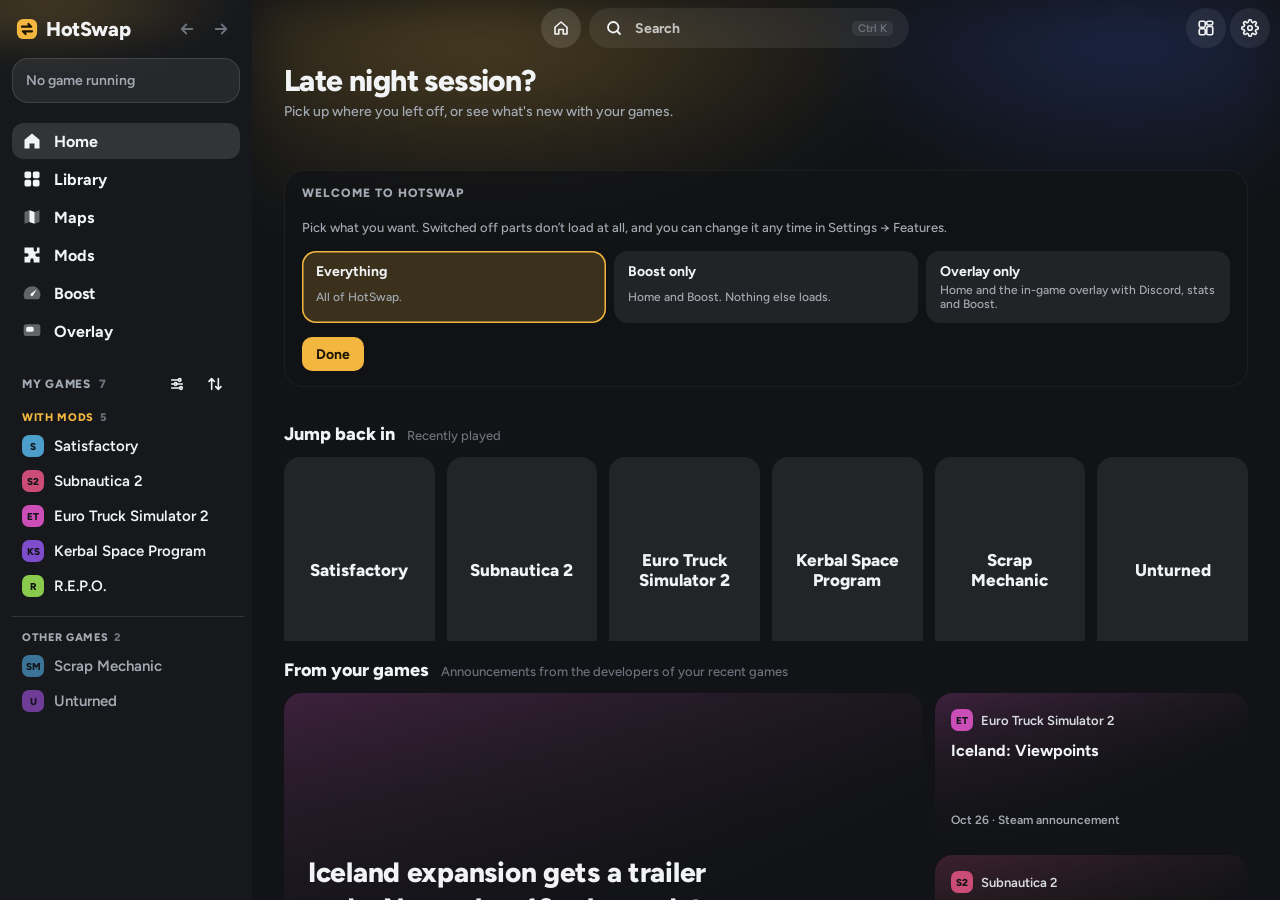
==== commit c294acd1: "HotSwap 0.5.0-beta.1: Clip It Good - The mod engine is its own signed download: not in the installer" ====
--- a/ui/index.html
+++ b/ui/index.html
@@ -82,6 +82,11 @@
             <div class="meta-line" id="sessionsMeta"></div>
             <ul class="active-list" id="sessions"></ul>
           </div>
+          <div class="card" id="backupCard" hidden>
+            <h2>Save backups</h2>
+            <div class="meta-line" id="backupMeta"></div>
+            <div id="backupBody"></div>
+          </div>
           <div class="card" id="activityCard">
             <h2>Activity</h2>
             <ul class="log" id="log"></ul>
@@ -132,6 +137,7 @@
 <script src="hotkeys.js"></script>
 <script src="extras.js"></script>
 <script src="palette.js"></script>
+<script src="insights.js"></script>
 <script src="events.js"></script>
 <script src="boot.js"></script>
 </body>
--- a/ui/styles.css
+++ b/ui/styles.css
@@ -766,6 +766,13 @@
 .bsafe { display: flex; align-items: center; gap: 14px; padding: 9px 0; border-top: 1px solid rgba(255, 255, 255, .06); }
 .bsafe:first-of-type { border-top: 0; padding-top: 0; }
 .bsafe.col { flex-direction: column; align-items: stretch; gap: 6px; }
+.bsug { display: grid; gap: 8px; }
+.bsug-row { display: flex; align-items: center; gap: 12px; padding: 10px 12px; border-radius: 14px; background: var(--glass); box-shadow: inset 0 0 0 1px color-mix(in srgb, var(--accent) 18%, transparent); }
+.bsug-row .txt { flex: 1; display: grid; gap: 2px; min-width: 0; }
+.bsug-row .txt span { font-size: 12px; color: var(--muted); font-weight: 500; }
+.bsug-i { width: 28px; height: 28px; border-radius: 9px; flex: none; background: color-mix(in srgb, var(--accent) 20%, transparent) url("data:image/svg+xml,%3Csvg xmlns='http://www.w3.org/2000/svg' viewBox='0 0 24 24' fill='none' stroke='white' stroke-width='2.2' stroke-linecap='round' stroke-linejoin='round'%3E%3Cpath d='M9 18h6M10 21h4M12 3a6 6 0 0 0-4 10.5c.7.7 1 1.5 1 2.5h6c0-1 .3-1.8 1-2.5A6 6 0 0 0 12 3z'/%3E%3C/svg%3E") center / 16px no-repeat; }
+.bsug-x { width: 26px; height: 26px; border: 0; border-radius: 8px; background: none; color: var(--muted); font-size: 18px; line-height: 1; cursor: pointer; flex: none; }
+.bsug-x:hover { background: rgba(255, 255, 255, .08); color: var(--fg); }
 .bsafe .txt { flex: 1; display: grid; gap: 2px; min-width: 0; }
 .bsafe .txt span { font-size: 12px; color: var(--muted); font-weight: 500; }
 .bapps { display: grid; grid-template-columns: repeat(3, minmax(0, 1fr)); gap: 12px; }
@@ -822,3 +829,48 @@
 .swatch.tacc::after { content: "A"; position: absolute; inset: 0; display: grid; place-items: center; font-size: 13px; font-weight: 900; color: var(--accent); }
 .swatch.tdef.on { box-shadow: 0 0 0 2px var(--bg), 0 0 0 4px var(--fg); }
 .swatch.tacc.on { box-shadow: inset 0 0 0 2px var(--accent), 0 0 0 2px var(--bg), 0 0 0 4px var(--fg); }
+
+/* Session insights (insights.js): recap, scorecard, update note, mod feedback, save backups */
+.recap { margin: 18px 0 4px; max-width: 1012px; display: grid; gap: 12px; box-shadow: inset 0 0 0 1px color-mix(in srgb, var(--g) 35%, transparent); }
+.recap-head { display: flex; align-items: center; gap: 12px; }
+.recap-head .txt { flex: 1; min-width: 0; display: grid; gap: 1px; }
+.recap-head .txt b { font-size: 17px; white-space: nowrap; overflow: hidden; text-overflow: ellipsis; }
+.recap-k .bdot { display: inline-block; margin-right: 7px; vertical-align: 1px; }
+.recap .bsug { display: grid; gap: 8px; }
+.recap-k { font-size: 11px; font-weight: 800; letter-spacing: .08em; text-transform: uppercase; color: var(--g); }
+.recap .bapps-chips { display: flex; flex-wrap: wrap; gap: 6px; }
+.recap .dim, .bcard .dim { margin: 0; color: var(--muted); font-size: 13px; font-weight: 500; }
+.sc-row { display: grid; grid-template-columns: auto 160px 1fr; align-items: center; gap: 12px; padding: 10px 12px; border-radius: 14px; background: var(--glass); }
+.sc-row + .sc-row, .sc-row + .dim { margin-top: 8px; }
+.sc-name { white-space: nowrap; overflow: hidden; text-overflow: ellipsis; }
+.sc-gears { display: flex; flex-wrap: wrap; gap: 8px; }
+.sc-gear { padding: 7px 11px; border-radius: 12px; background: rgba(0, 0, 0, .25); box-shadow: inset 0 0 0 1px color-mix(in srgb, var(--g) 40%, transparent); display: grid; gap: 1px; min-width: 104px; }
+.sc-gear span { font-size: 11px; font-weight: 800; letter-spacing: .06em; text-transform: uppercase; color: var(--g); }
+.sc-gear b { font-size: 16px; font-variant-numeric: tabular-nums; }
+.sc-gear b small { font-size: 11px; color: var(--dim); font-weight: 700; }
+.sc-gear em { font-style: normal; font-size: 12px; color: var(--muted); font-variant-numeric: tabular-nums; }
+.sc-gear i { font-style: normal; font-weight: 800; }
+.sc-gear i.up { color: var(--accent); }
+.sc-gear i.down { color: #ffb3b5; }
+.sc-foot { margin-top: 10px !important; font-size: 12px !important; color: var(--dim) !important; }
+.ac-note.upd { display: flex; width: fit-content; }
+.ac-btn { margin-left: 6px; border: 0; border-radius: 6px; padding: 1px 8px; background: color-mix(in srgb, var(--accent) 30%, transparent); color: inherit; font: inherit; font-weight: 800; }
+.ac-btn:hover { background: color-mix(in srgb, var(--accent) 45%, transparent); }
+.votes { display: inline-flex; gap: 2px; margin-left: 6px; }
+.vote { width: 24px; height: 24px; border: 0; border-radius: 7px; display: grid; place-items: center; background: none; color: var(--dim); transition: background .15s, color .15s; }
+.vote:hover { background: var(--glass-2); color: var(--fg); }
+.vote.on { color: var(--accent); background: color-mix(in srgb, var(--accent) 16%, transparent); }
+.vote.no.on { color: #ffb3b5; background: color-mix(in srgb, var(--danger) 18%, transparent); }
+.bk-row { display: flex; align-items: center; justify-content: space-between; gap: 10px; font-size: 13px; font-weight: 600; }
+.bk-btns { display: flex; flex-wrap: wrap; gap: 6px; }
+.bk-list li > span:last-child { display: inline-flex; align-items: center; gap: 8px; }
+.bk-list .btn.sm { height: 24px; padding: 0 8px; font-size: 11px; }
+.btn.danger.on { background: var(--danger); color: #fff; }
+.cg-list { display: flex; flex-direction: column; gap: 6px; margin-top: 10px; }
+.cg-row { display: flex; align-items: center; gap: 6px; }
+.cg-name { flex: 1; min-width: 0; max-width: 360px; height: 32px; padding: 0 10px; border: 0; border-radius: 9px; background: var(--glass); color: var(--fg); font: inherit; font-weight: 600; }
+.cg-name:focus { outline: none; box-shadow: inset 0 0 0 1px var(--glass-3); background: var(--glass-2); }
+.welcome, .engine-card { margin: 18px 0 4px; display: grid; gap: 10px; }
+.engine-card { margin: 0 0 12px; box-shadow: inset 0 0 0 1px color-mix(in srgb, var(--accent) 35%, transparent); }
+.welcome .modes, .engine-card .set-row { padding-left: 0; padding-right: 0; }
+.welcome .set-row, .engine-card .set-row { padding: 4px 0; }
